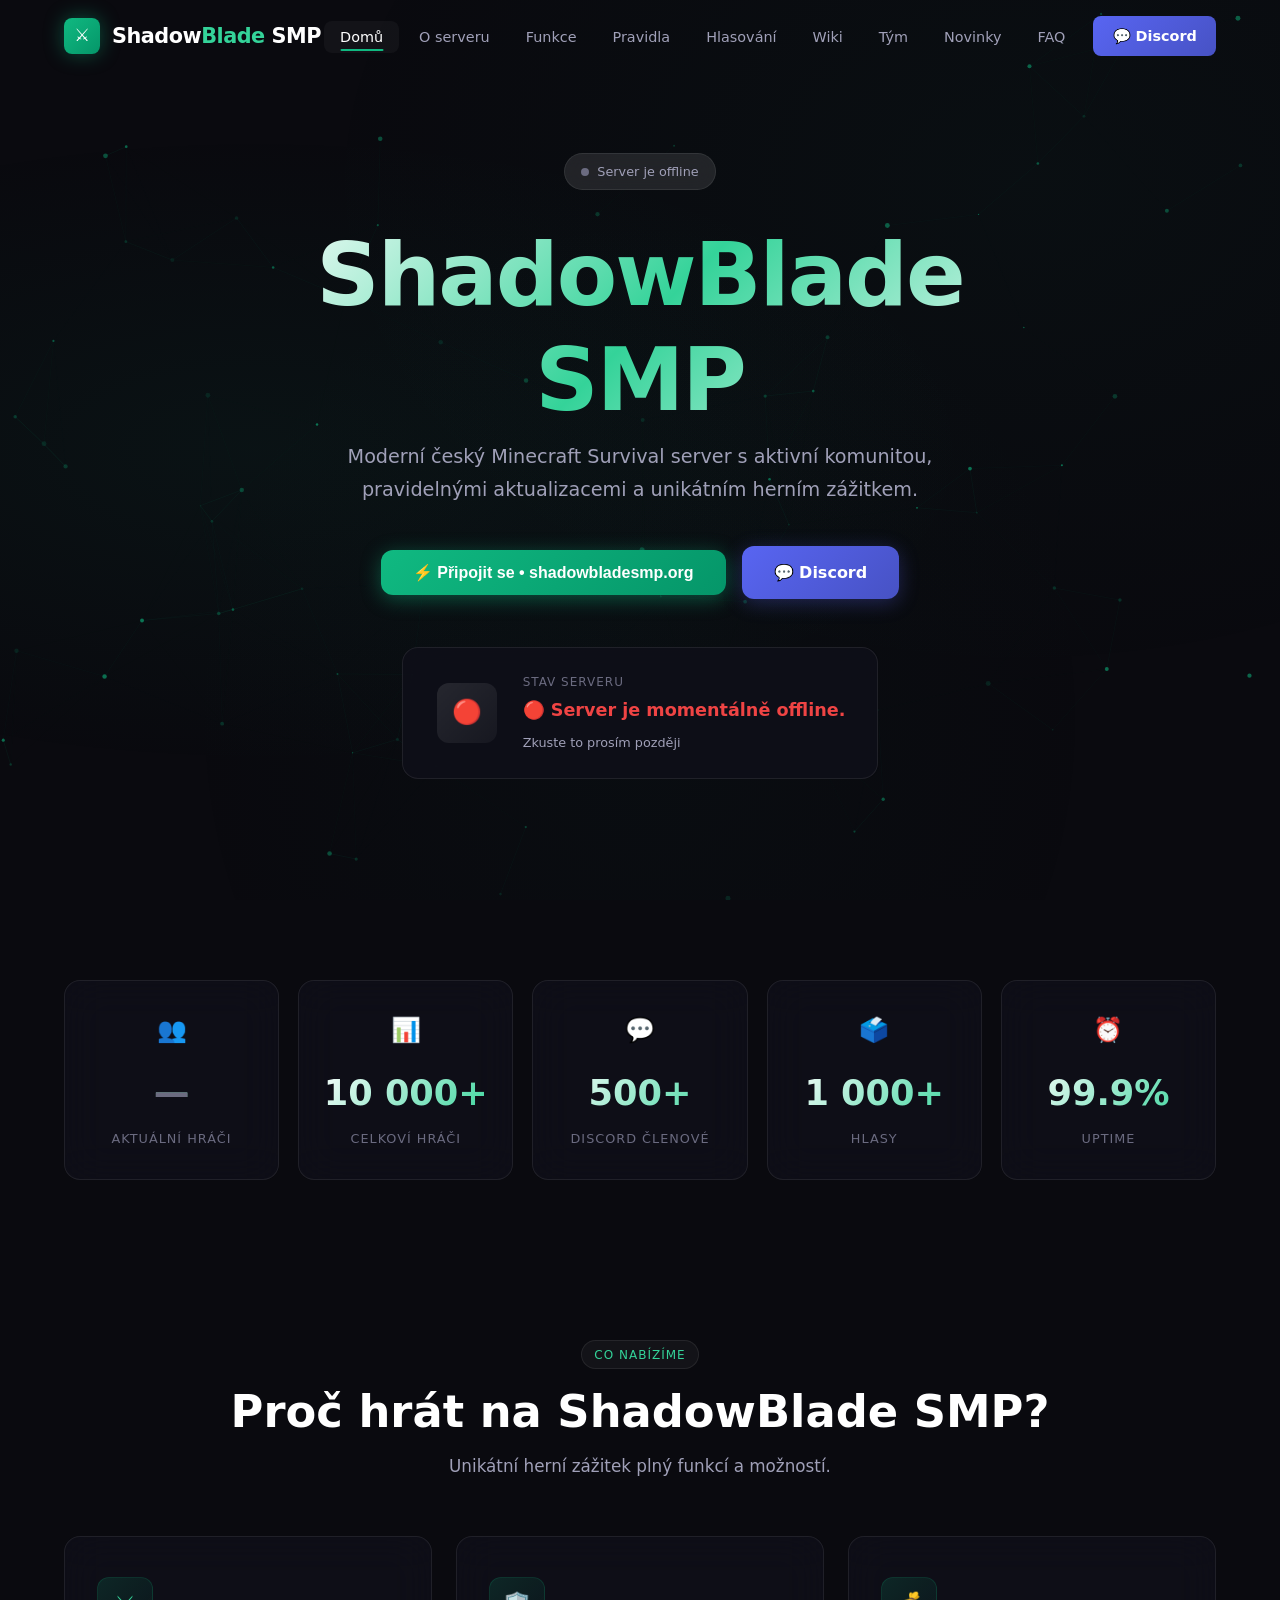
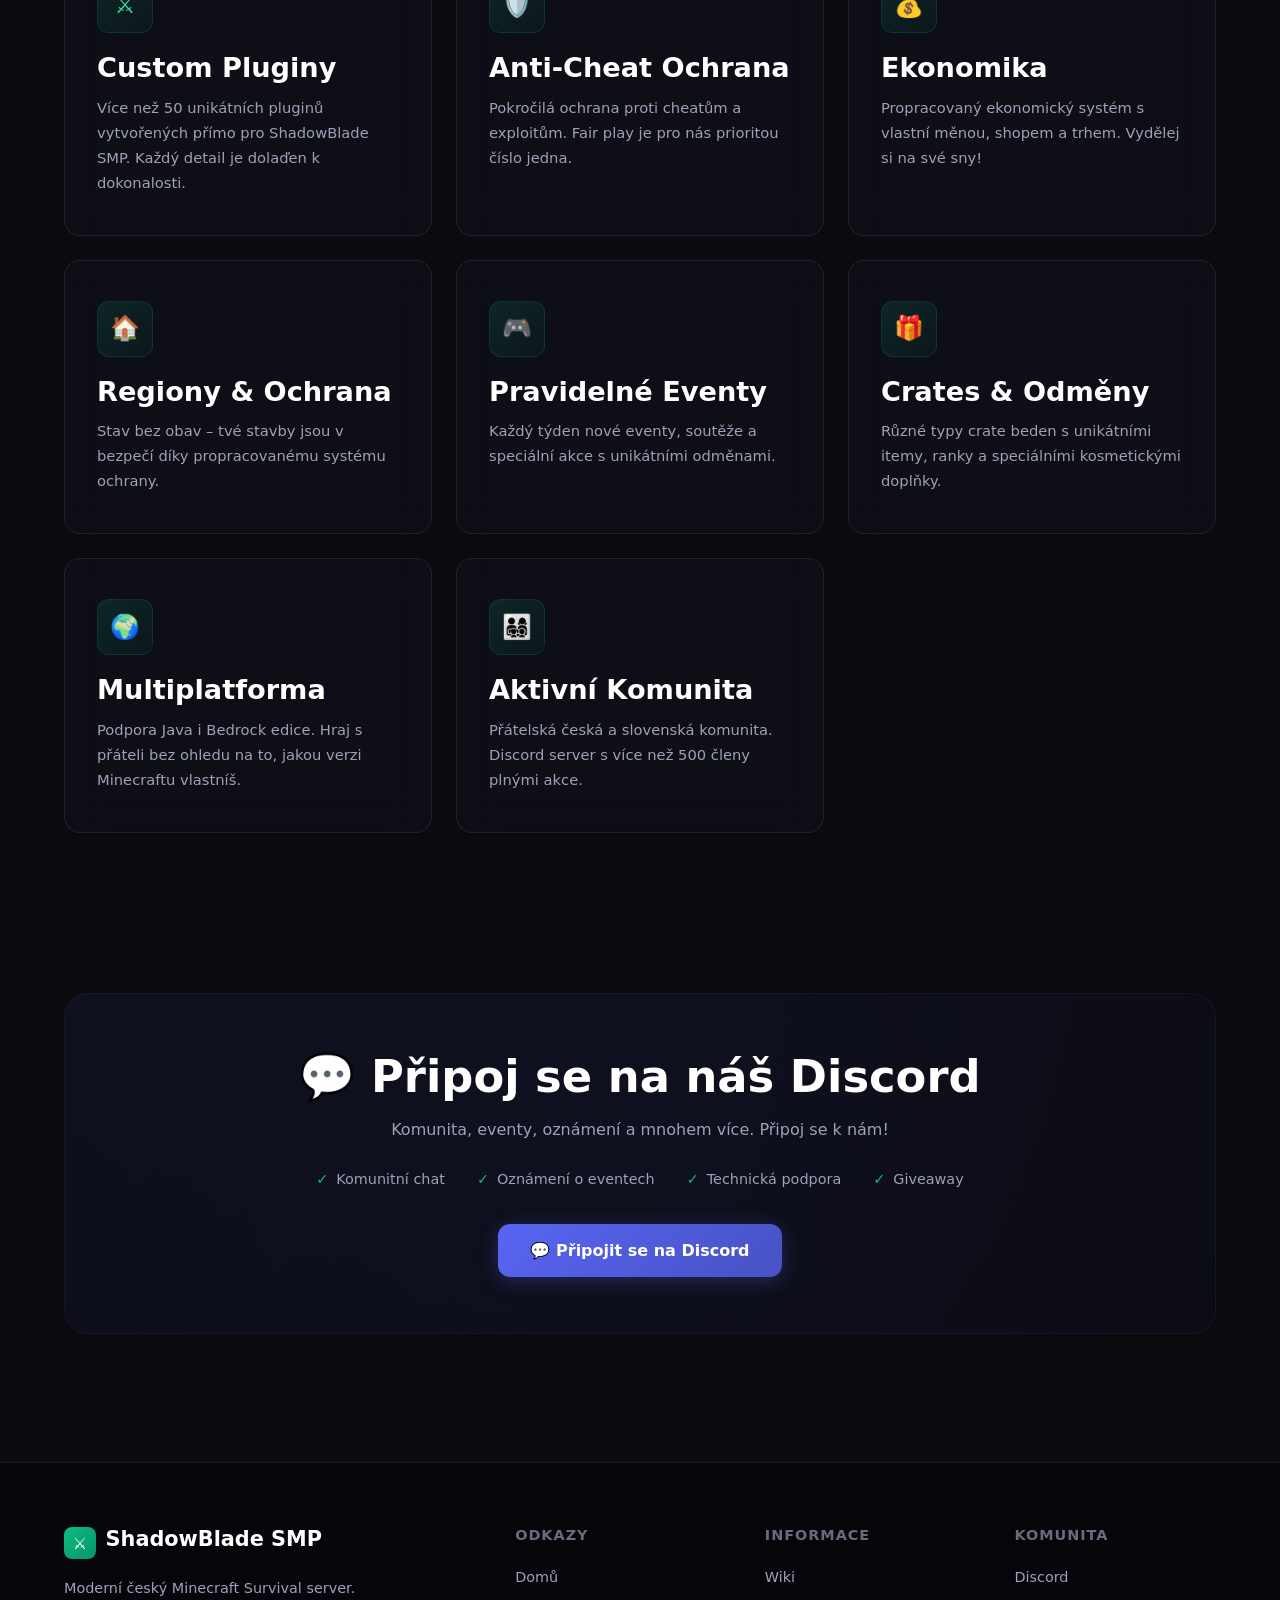
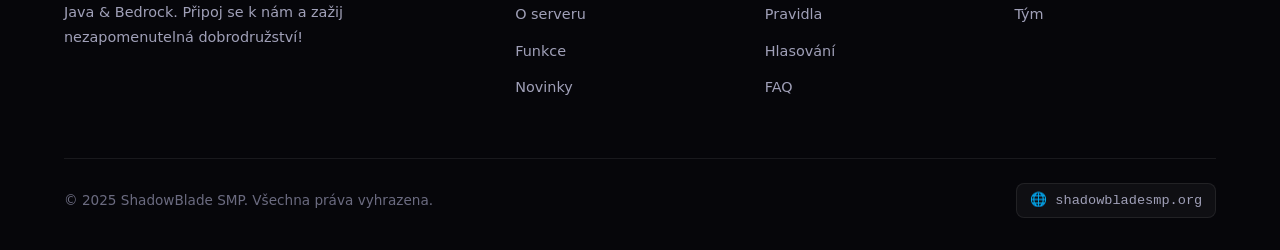
==== index.html @ 48243d37 "Add files via upload" ====
<!DOCTYPE html>
<html lang="cs">
<head>
    <meta charset="UTF-8">
    <meta name="viewport" content="width=device-width, initial-scale=1.0">
    <meta name="description" content="ShadowBlade SMP - Moderní český Minecraft Survival server s aktivní komunitou. Java & Bedrock. Připoj se nyní!">
    <meta name="keywords" content="Minecraft, server, ShadowBlade, SMP, survival, český server, Minecraft server">
    <meta name="author" content="ShadowBlade SMP">
    <meta name="robots" content="index, follow">
    
    <!-- Open Graph -->
    <meta property="og:title" content="ShadowBlade SMP | Minecraft Server">
    <meta property="og:description" content="Moderní český Minecraft Survival server s aktivní komunitou.">
    <meta property="og:type" content="website">
    <meta property="og:url" content="https://shadowbladesmp.org">
    <meta property="og:image" content="https://shadowbladesmp.org/assets/images/og-image.svg">
    <meta property="og:locale" content="cs_CZ">
    
    <!-- Twitter Card -->
    <meta name="twitter:card" content="summary_large_image">
    <meta name="twitter:title" content="ShadowBlade SMP | Minecraft Server">
    <meta name="twitter:description" content="Moderní český Minecraft Survival server s aktivní komunitou.">
    <meta name="theme-color" content="#0a0a0f">
    
    <!-- Canonical -->
    <link rel="canonical" href="https://shadowbladesmp.org">
    <link rel="icon" type="image/svg+xml" href="data:image/svg+xml,%3Csvg xmlns='http://www.w3.org/2000/svg' viewBox='0 0 32 32'%3E%3Crect width='32' height='32' rx='6' fill='%2310b981'/%3E%3Ctext x='16' y='22' font-size='20' text-anchor='middle' fill='white'%3E⚔%3C/text%3E%3C/svg%3E">
    <link rel="icon" type="image/png" href="data:image/svg+xml,%3Csvg xmlns='http://www.w3.org/2000/svg' viewBox='0 0 32 32'%3E%3Crect width='32' height='32' rx='6' fill='%2310b981'/%3E%3Ctext x='16' y='22' font-size='20' text-anchor='middle' fill='white'%3E⚔%3C/text%3E%3C/svg%3E">
    
    <title>ShadowBlade SMP | Moderní Minecraft Survival Server</title>
    <link rel="stylesheet" href="styles/style.css">
</head>
<body>
    <!-- Scroll Progress Bar -->
    <div class="scroll-progress"></div>

    <!-- Mouse Glow -->
    <div id="mouse-glow"></div>

    <!-- Intro Overlay Animation -->
    <div class="intro-overlay" id="intro-overlay">
        <div class="intro-particles"></div>
        <div class="intro-sword">⚔️</div>
        <div class="intro-text">
            <div class="intro-title">ShadowBlade SMP</div>
            <div class="intro-sub">Minecraft Survival Server</div>
        </div>
    </div>

    <!-- Particle Canvas -->
    <canvas id="particles-canvas"></canvas>

    <!-- Navigation -->
    <nav>
        <div class="container">
            <a href="index.html" class="nav-logo">
                <div class="logo-icon">⚔️</div>
                <div class="logo-text">Shadow<span>Blade</span> SMP</div>
            </a>
            
            <button class="menu-toggle" aria-label="Menu">
                <span></span>
                <span></span>
                <span></span>
            </button>

            <ul class="nav-links">
                <li><a href="index.html" class="active">Domů</a></li>
                <li><a href="server.html">O serveru</a></li>
                <li><a href="features.html">Funkce</a></li>
                <li><a href="rules.html">Pravidla</a></li>
                <li><a href="vote.html">Hlasování</a></li>
                <li><a href="wiki.html">Wiki</a></li>
                <li><a href="team.html">Tým</a></li>
                <li><a href="news.html">Novinky</a></li>
                <li><a href="faq.html">FAQ</a></li>
                <li><a href="https://dsc.gg/shadowbladesmp" target="_blank" rel="noopener" class="discord-link">💬 Discord</a></li>
            </ul>
        </div>
    </nav>

    <!-- Hero Section -->
    <section class="hero">
        <div class="container">
            <div class="hero-content">
                <div class="hero-badge">
                    <span class="status-dot"></span>
                    <span class="status-text">Načítám stav serveru...</span>
                </div>

                <h1>ShadowBlade SMP</h1>
                <p class="hero-subtitle">
                    Moderní český Minecraft Survival server s aktivní komunitou, 
                    pravidelnými aktualizacemi a unikátním herním zážitkem.
                </p>

                <div class="hero-actions">
                    <button class="btn btn-primary btn-copy copy-ip" data-ip="shadowbladesmp.org">
                        ⚡ Připojit se • shadowbladesmp.org
                    </button>
                    <a href="https://dsc.gg/shadowbladesmp" target="_blank" rel="noopener" class="btn btn-discord">
                        💬 Discord
                    </a>
                </div>

                <!-- Server Status -->
                <div class="server-status-card">
                    <div class="status-icon-box">
                        <div class="status-icon">
                            🔄
                        </div>
                        <img class="server-favicon" src="" alt="Server icon" style="display:none;">
                    </div>
                    <div class="status-info">
                        <div class="status-label">Stav serveru</div>
                        <div class="status-value">Načítám...</div>
                        <div class="status-motd"></div>
                        <div class="status-details">
                            <span>Hráči: <strong>?</strong></span>
                            <span>Verze: <strong>?</strong></span>
                            <span>Ping: <strong>?</strong></span>
                        </div>
                    </div>
                </div>
            </div>
        </div>
    </section>

    <!-- Stats Section -->
    <section class="section">
        <div class="container">
            <div class="stats-grid">
                <div class="stat-card fade-in">
                    <span class="stat-icon">👥</span>
                    <div class="stat-number loading" data-stat="online-players">—</div>
                    <div class="stat-label">Aktuální hráči</div>
                </div>
                <div class="stat-card fade-in delay-1">
                    <span class="stat-icon">📊</span>
                    <div class="stat-number">10 000+</div>
                    <div class="stat-label">Celkoví hráči</div>
                </div>
                <div class="stat-card fade-in delay-2">
                    <span class="stat-icon">💬</span>
                    <div class="stat-number">500+</div>
                    <div class="stat-label">Discord členové</div>
                </div>
                <div class="stat-card fade-in delay-3">
                    <span class="stat-icon">🗳️</span>
                    <div class="stat-number">1 000+</div>
                    <div class="stat-label">Hlasy</div>
                </div>
                <div class="stat-card fade-in delay-4">
                    <span class="stat-icon">⏰</span>
                    <div class="stat-number">99.9%</div>
                    <div class="stat-label">Uptime</div>
                </div>
            </div>
        </div>
    </section>

    <!-- Features Section -->
    <section class="section">
        <div class="container">
            <div class="section-header fade-in">
                <span class="section-tag">Co nabízíme</span>
                <h2>Proč hrát na ShadowBlade SMP?</h2>
                <p>Unikátní herní zážitek plný funkcí a možností.</p>
            </div>

            <div class="features-grid">
                <div class="feature-card fade-in">
                    <div class="feature-icon">⚔️</div>
                    <h3>Custom Pluginy</h3>
                    <p>Více než 50 unikátních pluginů vytvořených přímo pro ShadowBlade SMP. Každý detail je dolaďen k dokonalosti.</p>
                </div>
                <div class="feature-card fade-in delay-1">
                    <div class="feature-icon">🛡️</div>
                    <h3>Anti-Cheat Ochrana</h3>
                    <p>Pokročilá ochrana proti cheatům a exploitům. Fair play je pro nás prioritou číslo jedna.</p>
                </div>
                <div class="feature-card fade-in delay-2">
                    <div class="feature-icon">💰</div>
                    <h3>Ekonomika</h3>
                    <p>Propracovaný ekonomický systém s vlastní měnou, shopem a trhem. Vydělej si na své sny!</p>
                </div>
                <div class="feature-card fade-in delay-3">
                    <div class="feature-icon">🏠</div>
                    <h3>Regiony & Ochrana</h3>
                    <p>Stav bez obav – tvé stavby jsou v bezpečí díky propracovanému systému ochrany.</p>
                </div>
                <div class="feature-card fade-in delay-4">
                    <div class="feature-icon">🎮</div>
                    <h3>Pravidelné Eventy</h3>
                    <p>Každý týden nové eventy, soutěže a speciální akce s unikátními odměnami.</p>
                </div>
                <div class="feature-card fade-in delay-5">
                    <div class="feature-icon">🎁</div>
                    <h3>Crates & Odměny</h3>
                    <p>Různé typy crate beden s unikátními itemy, ranky a speciálními kosmetickými doplňky.</p>
                </div>
                <div class="feature-card fade-in delay-6">
                    <div class="feature-icon">🌍</div>
                    <h3>Multiplatforma</h3>
                    <p>Podpora Java i Bedrock edice. Hraj s přáteli bez ohledu na to, jakou verzi Minecraftu vlastníš.</p>
                </div>
                <div class="feature-card fade-in">
                    <div class="feature-icon">👨‍👩‍👧‍👦</div>
                    <h3>Aktivní Komunita</h3>
                    <p>Přátelská česká a slovenská komunita. Discord server s více než 500 členy plnými akce.</p>
                </div>
            </div>
        </div>
    </section>

    <!-- Discord Section -->
    <section class="section">
        <div class="container">
            <div class="discord-section fade-in-scale">
                <h2>💬 Připoj se na náš Discord</h2>
                <p>Komunita, eventy, oznámení a mnohem více. Připoj se k nám!</p>
                
                <div class="discord-features">
                    <span><span class="check">✓</span> Komunitní chat</span>
                    <span><span class="check">✓</span> Oznámení o eventech</span>
                    <span><span class="check">✓</span> Technická podpora</span>
                    <span><span class="check">✓</span> Giveaway</span>
                </div>

                <a href="https://dsc.gg/shadowbladesmp" target="_blank" rel="noopener" class="btn btn-discord">
                    💬 Připojit se na Discord
                </a>
            </div>
        </div>
    </section>

    <!-- Footer -->
    <footer>
        <div class="container">
            <div class="footer-grid">
                <div class="footer-brand">
                    <div class="footer-logo">
                        <div class="logo-icon">⚔️</div>
                        <h3>ShadowBlade SMP</h3>
                    </div>
                    <p>Moderní český Minecraft Survival server. Java & Bedrock. Připoj se k nám a zažij nezapomenutelná dobrodružství!</p>
                </div>
                
                <div class="footer-links">
                    <h4>Odkazy</h4>
                    <ul>
                        <li><a href="index.html">Domů</a></li>
                        <li><a href="server.html">O serveru</a></li>
                        <li><a href="features.html">Funkce</a></li>
                        <li><a href="news.html">Novinky</a></li>
                    </ul>
                </div>

                <div class="footer-links">
                    <h4>Informace</h4>
                    <ul>
                        <li><a href="wiki.html">Wiki</a></li>
                        <li><a href="rules.html">Pravidla</a></li>
                        <li><a href="vote.html">Hlasování</a></li>
                        <li><a href="faq.html">FAQ</a></li>
                    </ul>
                </div>

                <div class="footer-links">
                    <h4>Komunita</h4>
                    <ul>
                        <li><a href="https://dsc.gg/shadowbladesmp" target="_blank" rel="noopener">Discord</a></li>
                        <li><a href="team.html">Tým</a></li>
                    </ul>
                </div>
            </div>

            <div class="footer-bottom">
                <p>&copy; 2025 ShadowBlade SMP. Všechna práva vyhrazena.</p>
                <span class="footer-ip copy-ip" data-ip="shadowbladesmp.org">
                    🌐 shadowbladesmp.org
                </span>
            </div>
        </div>
    </footer>

    <!-- Back to Top -->
    <button class="back-to-top" aria-label="Zpět nahoru">↑</button>

    <!-- Scripts -->
    <script src="scripts/main.js"></script>
    <script src="scripts/server-status.js"></script>
</body>
</html>
---- styles/style.css ----
@charset "UTF-8";

/* ============================================
   ShadowBlade SMP - Hlavní CSS
   Moderní Minecraft Server Web Design
   ============================================ */

/* --- CSS Variables --- */
:root {
  --primary: #10b981;
  --primary-dark: #059669;
  --primary-light: #34d399;
  --primary-glow: rgba(16, 185, 129, 0.4);
  --primary-glow-strong: rgba(16, 185, 129, 0.6);
  
  --bg-dark: #0a0a0f;
  --bg-darker: #06060a;
  --bg-card: rgba(15, 15, 25, 0.8);
  --bg-glass: rgba(255, 255, 255, 0.04);
  --bg-glass-hover: rgba(255, 255, 255, 0.08);
  --bg-glass-strong: rgba(255, 255, 255, 0.1);
  
  --text-primary: #ffffff;
  --text-secondary: #a0a0b8;
  --text-muted: #6b6b80;
  
  --border-glass: rgba(255, 255, 255, 0.08);
  --border-glass-hover: rgba(16, 185, 129, 0.3);
  
  --shadow-card: 0 8px 32px rgba(0, 0, 0, 0.4);
  --shadow-glow: 0 0 20px var(--primary-glow);
  --shadow-glow-strong: 0 0 40px var(--primary-glow-strong);
  
  --radius-sm: 8px;
  --radius-md: 12px;
  --radius-lg: 16px;
  --radius-xl: 24px;
  --radius-full: 9999px;
  
  --transition-fast: 0.2s cubic-bezier(0.4, 0, 0.2, 1);
  --transition-normal: 0.3s cubic-bezier(0.4, 0, 0.2, 1);
  --transition-slow: 0.5s cubic-bezier(0.4, 0, 0.2, 1);
  --transition-bounce: 0.5s cubic-bezier(0.34, 1.56, 0.64, 1);
  
  --font-primary: 'Segoe UI', system-ui, -apple-system, sans-serif;
  --font-mono: 'Cascadia Code', 'JetBrains Mono', 'Fira Code', monospace;
  --font-minecraft: 'Minecraft', 'Segoe UI', system-ui, sans-serif;
}

/* --- Reset & Base --- */
*, *::before, *::after {
  margin: 0;
  padding: 0;
  box-sizing: border-box;
}

html {
  scroll-behavior: smooth;
  font-size: 16px;
}

body {
  font-family: var(--font-primary);
  background: var(--bg-dark);
  color: var(--text-primary);
  line-height: 1.7;
  min-height: 100vh;
  overflow-x: hidden;
  -webkit-font-smoothing: antialiased;
  -moz-osx-font-smoothing: grayscale;
  text-rendering: optimizeLegibility;
}

/* --- Background Effects --- */
body::before {
  content: '';
  position: fixed;
  top: 0;
  left: 0;
  width: 100%;
  height: 100%;
  background: 
    radial-gradient(ellipse at 20% 50%, rgba(16, 185, 129, 0.05) 0%, transparent 50%),
    radial-gradient(ellipse at 80% 20%, rgba(16, 185, 129, 0.03) 0%, transparent 50%),
    radial-gradient(ellipse at 50% 80%, rgba(6, 78, 59, 0.05) 0%, transparent 50%);
  pointer-events: none;
  z-index: 0;
}

/* --- Particle Background Canvas --- */
#particles-canvas {
  position: fixed;
  top: 0;
  left: 0;
  width: 100%;
  height: 100%;
  pointer-events: none;
  z-index: 0;
}

/* --- Scrollbar --- */
::-webkit-scrollbar {
  width: 8px;
}

::-webkit-scrollbar-track {
  background: var(--bg-darker);
}

::-webkit-scrollbar-thumb {
  background: var(--primary-dark);
  border-radius: var(--radius-full);
}

::-webkit-scrollbar-thumb:hover {
  background: var(--primary);
}

/* --- Selection --- */
::selection {
  background: var(--primary);
  color: #000;
}

/* --- Typography --- */
h1, h2, h3, h4, h5, h6 {
  font-weight: 700;
  line-height: 1.2;
}

h1 { font-size: clamp(2.5rem, 6vw, 4rem); }
h2 { font-size: clamp(2rem, 4vw, 2.8rem); }
h3 { font-size: clamp(1.3rem, 2.5vw, 1.7rem); }
h4 { font-size: 1.2rem; }

a {
  color: var(--primary-light);
  text-decoration: none;
  transition: var(--transition-fast);
}

a:hover {
  color: var(--primary);
}

/* --- Container --- */
.container {
  width: 100%;
  max-width: 1200px;
  margin: 0 auto;
  padding: 0 1.5rem;
  position: relative;
  z-index: 1;
}

/* --- Navigation --- */
nav {
  position: fixed;
  top: 0;
  left: 0;
  width: 100%;
  z-index: 1000;
  padding: 1rem 0;
  transition: var(--transition-normal);
}

nav.scrolled {
  background: rgba(10, 10, 15, 0.95);
  backdrop-filter: blur(20px) saturate(1.5);
  -webkit-backdrop-filter: blur(20px) saturate(1.5);
  border-bottom: 1px solid var(--border-glass);
  padding: 0.6rem 0;
}

nav .container {
  display: flex;
  align-items: center;
  justify-content: space-between;
}

.nav-logo {
  display: flex;
  align-items: center;
  gap: 0.75rem;
  font-size: 1.3rem;
  font-weight: 800;
  color: var(--text-primary);
  text-decoration: none;
  letter-spacing: -0.5px;
}

.nav-logo .logo-icon {
  width: 36px;
  height: 36px;
  background: linear-gradient(135deg, var(--primary), var(--primary-dark));
  border-radius: var(--radius-sm);
  display: flex;
  align-items: center;
  justify-content: center;
  font-size: 1.1rem;
  box-shadow: var(--shadow-glow);
  animation: logoPulse 3s ease-in-out infinite;
}

@keyframes logoPulse {
  0%, 100% { box-shadow: var(--shadow-glow); }
  50% { box-shadow: 0 0 30px var(--primary-glow-strong); }
}

.nav-logo .logo-text span {
  color: var(--primary-light);
}

.nav-links {
  display: flex;
  align-items: center;
  gap: 0.25rem;
  list-style: none;
}

.nav-links a {
  padding: 0.5rem 1rem;
  border-radius: var(--radius-sm);
  color: var(--text-secondary);
  font-size: 0.9rem;
  font-weight: 500;
  transition: var(--transition-normal);
  position: relative;
  text-decoration: none;
}

.nav-links a::after {
  content: '';
  position: absolute;
  bottom: 2px;
  left: 50%;
  transform: translateX(-50%) scaleX(0);
  width: calc(100% - 2rem);
  height: 2px;
  background: var(--primary);
  border-radius: var(--radius-full);
  transition: var(--transition-normal);
}

.nav-links a:hover,
.nav-links a.active {
  color: var(--text-primary);
  background: var(--bg-glass);
}

.nav-links a:hover::after,
.nav-links a.active::after {
  transform: translateX(-50%) scaleX(1);
}

.nav-links .discord-link {
  background: linear-gradient(135deg, #5865F2, #4752C4);
  color: white !important;
  padding: 0.5rem 1.2rem;
  border-radius: var(--radius-sm);
  font-weight: 600;
  display: flex;
  align-items: center;
  gap: 0.5rem;
  transition: var(--transition-normal);
  margin-left: 0.5rem;
}

.nav-links .discord-link::after { display: none; }

.nav-links .discord-link:hover {
  transform: translateY(-1px);
  box-shadow: 0 4px 15px rgba(88, 101, 242, 0.4);
}

/* --- Mobile Menu Toggle --- */
.menu-toggle {
  display: none;
  flex-direction: column;
  gap: 5px;
  cursor: pointer;
  padding: 4px;
  background: none;
  border: none;
  z-index: 1001;
}

.menu-toggle span {
  width: 24px;
  height: 2px;
  background: var(--text-primary);
  border-radius: var(--radius-full);
  transition: var(--transition-normal);
}

.menu-toggle.active span:nth-child(1) {
  transform: rotate(45deg) translate(5px, 5px);
}

.menu-toggle.active span:nth-child(2) {
  opacity: 0;
  transform: translateX(-10px);
}

.menu-toggle.active span:nth-child(3) {
  transform: rotate(-45deg) translate(5px, -5px);
}

/* --- Hero Section --- */
.hero {
  min-height: 100vh;
  display: flex;
  align-items: center;
  justify-content: center;
  position: relative;
  overflow: hidden;
  padding: 6rem 0 4rem;
  text-align: center;
}

.hero-content {
  max-width: 800px;
  margin: 0 auto;
  position: relative;
  z-index: 2;
}

.hero-badge {
  display: inline-flex;
  align-items: center;
  gap: 0.5rem;
  padding: 0.4rem 1rem;
  background: var(--bg-glass-strong);
  border: 1px solid var(--border-glass);
  border-radius: var(--radius-full);
  font-size: 0.8rem;
  color: var(--text-secondary);
  margin-bottom: 2rem;
  backdrop-filter: blur(10px);
}

.hero-badge .status-dot {
  width: 8px;
  height: 8px;
  border-radius: 50%;
  background: var(--text-muted);
  animation: blink 2s ease-in-out infinite;
}

.hero-badge .status-dot.online {
  background: var(--primary);
  box-shadow: 0 0 8px var(--primary-glow);
}

@keyframes blink {
  0%, 100% { opacity: 1; }
  50% { opacity: 0.5; }
}

.hero h1 {
  font-size: clamp(3rem, 8vw, 5.5rem);
  font-weight: 900;
  letter-spacing: -2px;
  margin-bottom: 0.5rem;
  background: linear-gradient(135deg, #ffffff 0%, var(--primary-light) 50%, #ffffff 100%);
  -webkit-background-clip: text;
  -webkit-text-fill-color: transparent;
  background-clip: text;
  animation: heroGlow 4s ease-in-out infinite;
}

@keyframes heroGlow {
  0%, 100% { filter: brightness(1); }
  50% { filter: brightness(1.2); }
}

.hero-subtitle {
  font-size: 1.2rem;
  color: var(--text-secondary);
  max-width: 600px;
  margin: 0 auto 2.5rem;
  line-height: 1.7;
}

.hero-actions {
  display: flex;
  align-items: center;
  justify-content: center;
  gap: 1rem;
  flex-wrap: wrap;
  margin-bottom: 3rem;
}

/* --- Buttons --- */
.btn {
  display: inline-flex;
  align-items: center;
  gap: 0.6rem;
  padding: 0.8rem 2rem;
  border-radius: var(--radius-md);
  font-size: 1rem;
  font-weight: 600;
  cursor: pointer;
  transition: var(--transition-normal);
  border: none;
  text-decoration: none;
  position: relative;
  overflow: hidden;
}

.btn::before {
  content: '';
  position: absolute;
  inset: 0;
  background: linear-gradient(135deg, rgba(255,255,255,0.1), transparent);
  opacity: 0;
  transition: var(--transition-normal);
}

.btn:hover::before {
  opacity: 1;
}

.btn-primary {
  background: linear-gradient(135deg, var(--primary), var(--primary-dark));
  color: white;
  box-shadow: 0 4px 20px var(--primary-glow);
}

.btn-primary:hover {
  transform: translateY(-2px);
  box-shadow: 0 8px 30px var(--primary-glow-strong);
  color: white;
}

.btn-primary:active {
  transform: translateY(0);
}

.btn-secondary {
  background: var(--bg-glass-strong);
  color: var(--text-primary);
  border: 1px solid var(--border-glass);
  backdrop-filter: blur(10px);
}

.btn-secondary:hover {
  background: var(--bg-glass-hover);
  border-color: var(--border-glass-hover);
  transform: translateY(-2px);
  color: var(--text-primary);
}

.btn-discord {
  background: linear-gradient(135deg, #5865F2, #4752C4);
  color: white;
  box-shadow: 0 4px 20px rgba(88, 101, 242, 0.3);
}

.btn-discord:hover {
  transform: translateY(-2px);
  box-shadow: 0 8px 30px rgba(88, 101, 242, 0.5);
  color: white;
}

.btn-copy {
  position: relative;
}

.btn-copy.copied::after {
  content: '✓ Zkopírováno!';
  position: absolute;
  top: -40px;
  left: 50%;
  transform: translateX(-50%);
  background: var(--primary-dark);
  color: white;
  padding: 0.3rem 0.8rem;
  border-radius: var(--radius-sm);
  font-size: 0.8rem;
  white-space: nowrap;
  animation: copyPop 1.5s ease forwards;
}

@keyframes copyPop {
  0% { opacity: 0; transform: translateX(-50%) translateY(10px); }
  20% { opacity: 1; transform: translateX(-50%) translateY(0); }
  80% { opacity: 1; transform: translateX(-50%) translateY(0); }
  100% { opacity: 0; transform: translateX(-50%) translateY(-10px); }
}

.btn-sm {
  padding: 0.5rem 1.2rem;
  font-size: 0.85rem;
}

/* --- Server Status Card --- */
.server-status-card {
  background: var(--bg-card);
  border: 1px solid var(--border-glass);
  border-radius: var(--radius-lg);
  padding: 1.5rem 2rem;
  backdrop-filter: blur(20px);
  -webkit-backdrop-filter: blur(20px);
  display: inline-flex;
  align-items: center;
  gap: 1.5rem;
  max-width: 540px;
  margin: 0 auto;
  transition: var(--transition-normal);
}

.server-status-card:hover {
  border-color: var(--border-glass-hover);
  box-shadow: var(--shadow-card);
}

.server-status-card .status-icon-box {
  position: relative;
  width: 64px;
  height: 64px;
  flex-shrink: 0;
  display: flex;
  align-items: center;
  justify-content: center;
}

.server-status-card .status-icon {
  width: 60px;
  height: 60px;
  border-radius: var(--radius-md);
  background: linear-gradient(135deg, var(--bg-glass-strong), var(--bg-glass));
  display: flex;
  align-items: center;
  justify-content: center;
  font-size: 1.5rem;
  flex-shrink: 0;
}

.server-status-card .status-icon.online {
  color: var(--primary);
}

.server-status-card .status-icon.offline {
  color: #ef4444;
}

.server-status-card .server-favicon {
  width: 64px;
  height: 64px;
  border-radius: var(--radius-md);
  object-fit: contain;
  background: var(--bg-darker);
  box-shadow: 0 0 15px var(--primary-glow);
  animation: faviconPulse 3s ease-in-out infinite;
}

@keyframes faviconPulse {
  0%, 100% { box-shadow: 0 0 10px var(--primary-glow); }
  50% { box-shadow: 0 0 20px var(--primary-glow-strong); }
}

.server-status-card .status-info {
  text-align: left;
  flex: 1;
  min-width: 0;
}

.server-status-card .status-label {
  font-size: 0.75rem;
  text-transform: uppercase;
  letter-spacing: 1px;
  color: var(--text-muted);
  margin-bottom: 0.2rem;
}

.server-status-card .status-value {
  font-size: 1.1rem;
  font-weight: 600;
  color: var(--text-primary);
}

.server-status-card .status-motd {
  display: none;
  margin-top: 0.4rem;
  padding: 0.3rem 0.6rem;
  background: rgba(0, 0, 0, 0.2);
  border-radius: var(--radius-sm);
  border-left: 2px solid var(--primary);
  line-height: 1.4;
}

.server-status-card .status-motd .motd-line {
  display: block;
  font-size: 0.8rem;
  color: var(--text-secondary);
  font-family: var(--font-minecraft, var(--font-primary));
  letter-spacing: 0.3px;
}

.server-status-card .status-details {
  display: flex;
  gap: 1rem;
  margin-top: 0.4rem;
  flex-wrap: wrap;
}

.server-status-card .status-details span {
  font-size: 0.8rem;
  color: var(--text-secondary);
}

.server-status-card .status-details strong {
  color: var(--text-primary);
}

/* --- Section --- */
.section {
  padding: 5rem 0;
  position: relative;
}

.section-header {
  text-align: center;
  margin-bottom: 3.5rem;
}

.section-header h2 {
  margin-bottom: 0.8rem;
}

.section-header p {
  color: var(--text-secondary);
  max-width: 550px;
  margin: 0 auto;
  font-size: 1.05rem;
}

.section-tag {
  display: inline-block;
  padding: 0.2rem 0.8rem;
  background: var(--bg-glass);
  border: 1px solid var(--border-glass);
  border-radius: var(--radius-full);
  font-size: 0.75rem;
  color: var(--primary-light);
  text-transform: uppercase;
  letter-spacing: 1px;
  margin-bottom: 1rem;
}

/* --- Cards Grid --- */
.cards-grid {
  display: grid;
  grid-template-columns: repeat(auto-fit, minmax(280px, 1fr));
  gap: 1.5rem;
}

.card {
  background: var(--bg-card);
  border: 1px solid var(--border-glass);
  border-radius: var(--radius-lg);
  padding: 2rem;
  backdrop-filter: blur(20px);
  -webkit-backdrop-filter: blur(20px);
  transition: var(--transition-normal);
  position: relative;
  overflow: hidden;
}

.card::before {
  content: '';
  position: absolute;
  top: 0;
  left: 0;
  right: 0;
  height: 2px;
  background: linear-gradient(90deg, transparent, var(--primary), transparent);
  opacity: 0;
  transition: var(--transition-normal);
}

.card:hover::before {
  opacity: 1;
}

.card:hover {
  border-color: var(--border-glass-hover);
  transform: translateY(-4px);
  box-shadow: 0 12px 40px rgba(0, 0, 0, 0.3);
}

.card-icon {
  width: 48px;
  height: 48px;
  border-radius: var(--radius-md);
  background: linear-gradient(135deg, var(--bg-glass-strong), var(--bg-glass));
  display: flex;
  align-items: center;
  justify-content: center;
  font-size: 1.3rem;
  margin-bottom: 1.2rem;
  color: var(--primary-light);
}

.card h3 {
  margin-bottom: 0.6rem;
  font-size: 1.15rem;
}

.card p {
  color: var(--text-secondary);
  font-size: 0.92rem;
  line-height: 1.6;
}

/* --- Stats Section --- */
.stats-grid {
  display: grid;
  grid-template-columns: repeat(auto-fit, minmax(180px, 1fr));
  gap: 1.2rem;
}

.stat-card {
  background: var(--bg-card);
  border: 1px solid var(--border-glass);
  border-radius: var(--radius-lg);
  padding: 1.8rem 1.5rem;
  text-align: center;
  backdrop-filter: blur(20px);
  -webkit-backdrop-filter: blur(20px);
  transition: var(--transition-normal);
}

.stat-card:hover {
  border-color: var(--border-glass-hover);
  transform: translateY(-3px);
  box-shadow: var(--shadow-card);
}

.stat-card .stat-number {
  font-size: 2.2rem;
  font-weight: 800;
  background: linear-gradient(135deg, var(--text-primary), var(--primary-light));
  -webkit-background-clip: text;
  -webkit-text-fill-color: transparent;
  background-clip: text;
  margin-bottom: 0.3rem;
}

.stat-card .stat-number.loading {
  -webkit-text-fill-color: var(--text-muted);
  animation: pulse 1.5s ease-in-out infinite;
}

@keyframes pulse {
  0%, 100% { opacity: 0.4; }
  50% { opacity: 0.8; }
}

.stat-card .stat-label {
  font-size: 0.8rem;
  color: var(--text-muted);
  text-transform: uppercase;
  letter-spacing: 1px;
}

.stat-card .stat-icon {
  font-size: 1.5rem;
  margin-bottom: 0.8rem;
  display: block;
}

/* --- Features Section --- */
.features-grid {
  display: grid;
  grid-template-columns: repeat(auto-fit, minmax(300px, 1fr));
  gap: 1.5rem;
}

.feature-card {
  background: var(--bg-card);
  border: 1px solid var(--border-glass);
  border-radius: var(--radius-lg);
  padding: 2.5rem 2rem;
  backdrop-filter: blur(20px);
  -webkit-backdrop-filter: blur(20px);
  transition: var(--transition-normal);
  position: relative;
  overflow: hidden;
}

.feature-card::after {
  content: '';
  position: absolute;
  bottom: 0;
  left: 0;
  right: 0;
  height: 3px;
  background: linear-gradient(90deg, var(--primary), var(--primary-dark));
  transform: scaleX(0);
  transform-origin: left;
  transition: var(--transition-slow);
}

.feature-card:hover::after {
  transform: scaleX(1);
}

.feature-card:hover {
  border-color: var(--border-glass-hover);
  transform: translateY(-5px);
  box-shadow: 0 16px 48px rgba(0, 0, 0, 0.4);
}

.feature-card .feature-icon {
  width: 56px;
  height: 56px;
  border-radius: var(--radius-md);
  background: linear-gradient(135deg, rgba(16, 185, 129, 0.15), rgba(16, 185, 129, 0.05));
  display: flex;
  align-items: center;
  justify-content: center;
  font-size: 1.5rem;
  margin-bottom: 1.2rem;
  border: 1px solid rgba(16, 185, 129, 0.15);
  color: var(--primary-light);
}

.feature-card h3 {
  margin-bottom: 0.6rem;
}

.feature-card p {
  color: var(--text-secondary);
  font-size: 0.92rem;
  line-height: 1.7;
}

/* --- Discord Section --- */
.discord-section {
  background: linear-gradient(135deg, rgba(88, 101, 242, 0.06), rgba(88, 101, 242, 0.02));
  border: 1px solid rgba(88, 101, 242, 0.1);
  border-radius: var(--radius-xl);
  padding: 3.5rem;
  text-align: center;
  position: relative;
  overflow: hidden;
}

.discord-section::before {
  content: '';
  position: absolute;
  top: -50%;
  left: -50%;
  width: 200%;
  height: 200%;
  background: radial-gradient(circle at center, rgba(88, 101, 242, 0.03), transparent 60%);
  animation: discordGlow 8s ease-in-out infinite;
}

@keyframes discordGlow {
  0%, 100% { transform: translate(0, 0); }
  50% { transform: translate(5%, 5%); }
}

.discord-section h2 {
  margin-bottom: 0.8rem;
  position: relative;
}

.discord-section p {
  color: var(--text-secondary);
  max-width: 500px;
  margin: 0 auto 1.5rem;
  position: relative;
}

.discord-features {
  display: flex;
  justify-content: center;
  gap: 2rem;
  flex-wrap: wrap;
  margin-bottom: 2rem;
  position: relative;
}

.discord-features span {
  display: flex;
  align-items: center;
  gap: 0.5rem;
  font-size: 0.9rem;
  color: var(--text-secondary);
}

.discord-features .check {
  color: var(--primary);
  font-weight: bold;
}

/* --- Footer --- */
footer {
  background: var(--bg-darker);
  border-top: 1px solid var(--border-glass);
  padding: 4rem 0 2rem;
  margin-top: 3rem;
}

.footer-grid {
  display: grid;
  grid-template-columns: 2fr 1fr 1fr 1fr;
  gap: 3rem;
  margin-bottom: 3rem;
}

.footer-brand h3 {
  font-size: 1.3rem;
  margin-bottom: 0.5rem;
}

.footer-brand .footer-logo {
  display: flex;
  align-items: center;
  gap: 0.6rem;
  margin-bottom: 1rem;
}

.footer-brand .footer-logo .logo-icon {
  width: 32px;
  height: 32px;
  background: linear-gradient(135deg, var(--primary), var(--primary-dark));
  border-radius: var(--radius-sm);
  display: flex;
  align-items: center;
  justify-content: center;
  font-size: 1rem;
}

.footer-brand p {
  color: var(--text-secondary);
  font-size: 0.9rem;
  max-width: 300px;
  line-height: 1.7;
}

.footer-links h4 {
  font-size: 0.9rem;
  color: var(--text-muted);
  text-transform: uppercase;
  letter-spacing: 1px;
  margin-bottom: 1.2rem;
}

.footer-links ul {
  list-style: none;
}

.footer-links ul li {
  margin-bottom: 0.6rem;
}

.footer-links ul a {
  color: var(--text-secondary);
  font-size: 0.9rem;
  transition: var(--transition-fast);
}

.footer-links ul a:hover {
  color: var(--primary-light);
}

.footer-bottom {
  border-top: 1px solid var(--border-glass);
  padding-top: 1.5rem;
  display: flex;
  justify-content: space-between;
  align-items: center;
  flex-wrap: wrap;
  gap: 1rem;
}

.footer-bottom p {
  color: var(--text-muted);
  font-size: 0.85rem;
}

.footer-bottom .footer-ip {
  display: inline-flex;
  align-items: center;
  gap: 0.5rem;
  padding: 0.3rem 0.8rem;
  background: var(--bg-glass);
  border: 1px solid var(--border-glass);
  border-radius: var(--radius-sm);
  font-family: var(--font-mono);
  font-size: 0.85rem;
  color: var(--text-secondary);
  cursor: pointer;
  transition: var(--transition-fast);
}

.footer-bottom .footer-ip:hover {
  border-color: var(--border-glass-hover);
  color: var(--text-primary);
}

/* --- Page Header --- */
.page-header {
  padding: 8rem 0 3rem;
  text-align: center;
  position: relative;
}

.page-header h1 {
  margin-bottom: 0.5rem;
}

.page-header p {
  color: var(--text-secondary);
  font-size: 1.1rem;
}

/* --- Content Pages --- */
.content-section {
  padding: 2rem 0 5rem;
}

.content-card {
  background: var(--bg-card);
  border: 1px solid var(--border-glass);
  border-radius: var(--radius-lg);
  padding: 2.5rem;
  backdrop-filter: blur(20px);
  -webkit-backdrop-filter: blur(20px);
  margin-bottom: 1.5rem;
  transition: var(--transition-normal);
}

.content-card:hover {
  border-color: var(--border-glass-hover);
}

.content-card h2 {
  margin-bottom: 1rem;
  font-size: 1.5rem;
}

.content-card h3 {
  margin-bottom: 0.8rem;
  font-size: 1.2rem;
  color: var(--primary-light);
}

.content-card p {
  color: var(--text-secondary);
  margin-bottom: 1rem;
  line-height: 1.7;
}

.content-card ul, .content-card ol {
  color: var(--text-secondary);
  margin-bottom: 1rem;
  padding-left: 1.5rem;
  line-height: 1.8;
}

.content-card li {
  margin-bottom: 0.3rem;
}

.content-card ul li::marker {
  color: var(--primary);
}

/* --- Rules --- */
.rules-category {
  margin-bottom: 2rem;
}

.rules-category h3 {
  display: flex;
  align-items: center;
  gap: 0.6rem;
  margin-bottom: 1rem;
  font-size: 1.2rem;
}

.rules-list {
  list-style: none;
  padding: 0;
}

.rules-list li {
  display: flex;
  align-items: flex-start;
  gap: 0.8rem;
  padding: 0.8rem 0;
  border-bottom: 1px solid var(--border-glass);
  color: var(--text-secondary);
}

.rules-list li:last-child {
  border-bottom: none;
}

.rules-list .rule-number {
  font-family: var(--font-mono);
  color: var(--primary-light);
  font-size: 0.85rem;
  font-weight: 600;
  min-width: 25px;
}

.rules-list .rule-text {
  flex: 1;
}

.rules-list .rule-punishment {
  font-size: 0.8rem;
  color: #ef4444;
  margin-top: 0.2rem;
}

/* --- Staff Cards --- */
.staff-grid {
  display: grid;
  grid-template-columns: repeat(auto-fit, minmax(220px, 1fr));
  gap: 1.5rem;
}

.staff-card {
  background: var(--bg-card);
  border: 1px solid var(--border-glass);
  border-radius: var(--radius-lg);
  padding: 2rem 1.5rem;
  text-align: center;
  backdrop-filter: blur(20px);
  -webkit-backdrop-filter: blur(20px);
  transition: var(--transition-normal);
}

.staff-card:hover {
  border-color: var(--border-glass-hover);
  transform: translateY(-4px);
  box-shadow: 0 12px 40px rgba(0, 0, 0, 0.3);
}

.staff-avatar {
  width: 80px;
  height: 80px;
  border-radius: 50%;
  background: linear-gradient(135deg, var(--primary), var(--primary-dark));
  margin: 0 auto 1rem;
  display: flex;
  align-items: center;
  justify-content: center;
  font-size: 2rem;
  font-weight: 700;
  color: white;
  position: relative;
}

.staff-avatar .staff-status {
  position: absolute;
  bottom: 2px;
  right: 2px;
  width: 16px;
  height: 16px;
  border-radius: 50%;
  border: 3px solid var(--bg-dark);
}

.staff-avatar .staff-status.online {
  background: var(--primary);
}

.staff-card h4 {
  margin-bottom: 0.2rem;
}

.staff-card .staff-role {
  color: var(--primary-light);
  font-size: 0.85rem;
  font-weight: 500;
  margin-bottom: 0.5rem;
}

.staff-card .staff-desc {
  color: var(--text-secondary);
  font-size: 0.85rem;
  line-height: 1.5;
}

/* --- FAQ --- */
.faq-item {
  background: var(--bg-card);
  border: 1px solid var(--border-glass);
  border-radius: var(--radius-lg);
  margin-bottom: 0.8rem;
  overflow: hidden;
  backdrop-filter: blur(20px);
  -webkit-backdrop-filter: blur(20px);
  transition: var(--transition-normal);
}

.faq-item:hover {
  border-color: var(--border-glass-hover);
}

.faq-question {
  padding: 1.2rem 1.5rem;
  display: flex;
  justify-content: space-between;
  align-items: center;
  cursor: pointer;
  font-weight: 600;
  font-size: 1rem;
  color: var(--text-primary);
  transition: var(--transition-fast);
  user-select: none;
  background: none;
  border: none;
  width: 100%;
  text-align: left;
  font-family: inherit;
}

.faq-question:hover {
  color: var(--primary-light);
}

.faq-question .faq-icon {
  font-size: 1.2rem;
  transition: var(--transition-normal);
  color: var(--text-muted);
  flex-shrink: 0;
}

.faq-item.active .faq-question .faq-icon {
  transform: rotate(180deg);
  color: var(--primary-light);
}

.faq-answer {
  max-height: 0;
  overflow: hidden;
  transition: max-height 0.4s cubic-bezier(0.4, 0, 0.2, 1), padding 0.3s ease;
  padding: 0 1.5rem;
}

.faq-item.active .faq-answer {
  max-height: 500px;
  padding: 0 1.5rem 1.5rem;
}

.faq-answer p {
  color: var(--text-secondary);
  line-height: 1.7;
}

/* --- News Grid --- */
.news-grid {
  display: grid;
  grid-template-columns: repeat(auto-fill, minmax(350px, 1fr));
  gap: 1.5rem;
}

.news-card {
  background: var(--bg-card);
  border: 1px solid var(--border-glass);
  border-radius: var(--radius-lg);
  overflow: hidden;
  backdrop-filter: blur(20px);
  -webkit-backdrop-filter: blur(20px);
  transition: var(--transition-normal);
}

.news-card:hover {
  border-color: var(--border-glass-hover);
  transform: translateY(-4px);
  box-shadow: 0 12px 40px rgba(0, 0, 0, 0.3);
}

.news-card-image {
  width: 100%;
  height: 200px;
  background: linear-gradient(135deg, var(--bg-dark), var(--bg-glass-strong));
  display: flex;
  align-items: center;
  justify-content: center;
  font-size: 3rem;
  position: relative;
  overflow: hidden;
}

.news-card-image::after {
  content: '';
  position: absolute;
  bottom: 0;
  left: 0;
  right: 0;
  height: 60px;
  background: linear-gradient(transparent, var(--bg-card));
}

.news-card-body {
  padding: 1.5rem;
}

.news-card-meta {
  display: flex;
  align-items: center;
  gap: 1rem;
  margin-bottom: 0.8rem;
  font-size: 0.8rem;
  color: var(--text-muted);
  flex-wrap: wrap;
}

.news-card-category {
  padding: 0.15rem 0.6rem;
  background: var(--bg-glass-strong);
  border: 1px solid var(--border-glass);
  border-radius: var(--radius-full);
  font-size: 0.7rem;
  text-transform: uppercase;
  letter-spacing: 0.5px;
  color: var(--primary-light);
}

.news-card h3 {
  font-size: 1.15rem;
  margin-bottom: 0.6rem;
  line-height: 1.3;
}

.news-card p {
  color: var(--text-secondary);
  font-size: 0.9rem;
  line-height: 1.6;
  display: -webkit-box;
  -webkit-line-clamp: 3;
  -webkit-box-orient: vertical;
  overflow: hidden;
}

/* --- News Detail --- */
.news-detail {
  max-width: 800px;
  margin: 0 auto;
}

.news-detail-header {
  margin-bottom: 2rem;
}

.news-detail-header h1 {
  margin-bottom: 0.5rem;
}

.news-detail-meta {
  display: flex;
  gap: 1.5rem;
  color: var(--text-muted);
  font-size: 0.9rem;
  flex-wrap: wrap;
}

.news-detail-content {
  background: var(--bg-card);
  border: 1px solid var(--border-glass);
  border-radius: var(--radius-lg);
  padding: 2.5rem;
  backdrop-filter: blur(20px);
  -webkit-backdrop-filter: blur(20px);
  line-height: 1.8;
}

.news-detail-content h2 {
  font-size: 1.5rem;
  margin: 1.5rem 0 0.8rem;
}

.news-detail-content h3 {
  font-size: 1.2rem;
  margin: 1.2rem 0 0.6rem;
}

.news-detail-content p {
  color: var(--text-secondary);
  margin-bottom: 1rem;
}

.news-detail-content ul, 
.news-detail-content ol {
  color: var(--text-secondary);
  padding-left: 1.5rem;
  margin-bottom: 1rem;
  line-height: 1.8;
}

.news-detail-content code {
  background: var(--bg-darker);
  padding: 0.15rem 0.4rem;
  border-radius: 4px;
  font-family: var(--font-mono);
  font-size: 0.85rem;
}

/* --- Search & Filter --- */
.filter-bar {
  display: flex;
  gap: 0.8rem;
  margin-bottom: 2rem;
  flex-wrap: wrap;
  align-items: center;
}

.filter-bar input {
  flex: 1;
  min-width: 200px;
  padding: 0.7rem 1rem;
  background: var(--bg-card);
  border: 1px solid var(--border-glass);
  border-radius: var(--radius-md);
  color: var(--text-primary);
  font-family: inherit;
  font-size: 0.9rem;
  transition: var(--transition-fast);
  outline: none;
}

.filter-bar input:focus {
  border-color: var(--primary);
  box-shadow: 0 0 15px var(--primary-glow);
}

.filter-bar input::placeholder {
  color: var(--text-muted);
}

.filter-tag {
  padding: 0.4rem 1rem;
  background: var(--bg-glass);
  border: 1px solid var(--border-glass);
  border-radius: var(--radius-full);
  color: var(--text-secondary);
  font-size: 0.85rem;
  cursor: pointer;
  transition: var(--transition-fast);
  font-family: inherit;
}

.filter-tag:hover {
  border-color: var(--border-glass-hover);
  color: var(--text-primary);
}

.filter-tag.active {
  background: rgba(16, 185, 129, 0.15);
  border-color: var(--primary);
  color: var(--primary-light);
}

/* --- Vote Page --- */
.vote-grid {
  display: grid;
  grid-template-columns: 1fr 1fr;
  gap: 1.5rem;
}

.vote-card {
  background: var(--bg-card);
  border: 1px solid var(--border-glass);
  border-radius: var(--radius-lg);
  padding: 2rem;
  text-align: center;
  backdrop-filter: blur(20px);
  -webkit-backdrop-filter: blur(20px);
  transition: var(--transition-normal);
}

.vote-card:hover {
  border-color: var(--border-glass-hover);
  transform: translateY(-3px);
  box-shadow: 0 12px 40px rgba(0, 0, 0, 0.3);
}

.vote-card .vote-icon {
  font-size: 2.5rem;
  margin-bottom: 1rem;
}

.vote-card h3 {
  margin-bottom: 0.5rem;
}

.vote-card p {
  color: var(--text-secondary);
  font-size: 0.9rem;
  margin-bottom: 1.2rem;
}

.vote-rewards {
  list-style: none;
  padding: 0;
  margin: 1.5rem 0;
  text-align: left;
}

.vote-rewards li {
  display: flex;
  align-items: center;
  gap: 0.6rem;
  padding: 0.5rem 0;
  color: var(--text-secondary);
  font-size: 0.9rem;
}

.vote-rewards li::before {
  content: '🎁';
  font-size: 1rem;
}

/* --- Back to Top --- */
.back-to-top {
  position: fixed;
  bottom: 2rem;
  right: 2rem;
  width: 44px;
  height: 44px;
  border-radius: 50%;
  background: var(--bg-card);
  border: 1px solid var(--border-glass);
  color: var(--text-secondary);
  display: flex;
  align-items: center;
  justify-content: center;
  cursor: pointer;
  font-size: 1.2rem;
  transition: var(--transition-normal);
  opacity: 0;
  visibility: hidden;
  transform: translateY(20px);
  z-index: 100;
  backdrop-filter: blur(10px);
}

.back-to-top.visible {
  opacity: 1;
  visibility: visible;
  transform: translateY(0);
}

.back-to-top:hover {
  border-color: var(--primary);
  color: var(--primary);
  box-shadow: var(--shadow-glow);
  transform: translateY(-3px);
}

/* --- Loading Animation --- */
.loading-spinner {
  display: flex;
  align-items: center;
  justify-content: center;
  padding: 2rem;
  gap: 0.5rem;
}

.loading-spinner .spinner {
  width: 24px;
  height: 24px;
  border: 3px solid var(--border-glass);
  border-top-color: var(--primary);
  border-radius: 50%;
  animation: spin 0.8s linear infinite;
}

@keyframes spin {
  to { transform: rotate(360deg); }
}

.loading-spinner span {
  color: var(--text-muted);
  font-size: 0.9rem;
}

/* --- Notification Toast --- */
.toast {
  position: fixed;
  bottom: 2rem;
  left: 50%;
  transform: translateX(-50%) translateY(100px);
  background: var(--bg-card);
  border: 1px solid var(--border-glass);
  border-radius: var(--radius-md);
  padding: 0.8rem 1.5rem;
  backdrop-filter: blur(20px);
  color: var(--text-primary);
  font-size: 0.9rem;
  z-index: 10000;
  opacity: 0;
  transition: var(--transition-bounce);
  box-shadow: var(--shadow-card);
  pointer-events: none;
}

.toast.show {
  opacity: 1;
  transform: translateX(-50%) translateY(0);
}

.toast.success {
  border-color: var(--primary);
  box-shadow: var(--shadow-glow);
}

/* --- Wiki Sidebar --- */
.wiki-layout {
  display: grid;
  grid-template-columns: 250px 1fr;
  gap: 2rem;
  align-items: start;
}

.wiki-sidebar {
  position: sticky;
  top: 5rem;
}

.wiki-sidebar h4 {
  font-size: 0.8rem;
  text-transform: uppercase;
  letter-spacing: 1px;
  color: var(--text-muted);
  margin-bottom: 1rem;
}

.wiki-nav {
  list-style: none;
  padding: 0;
}

.wiki-nav li {
  margin-bottom: 0.3rem;
}

.wiki-nav a {
  display: block;
  padding: 0.5rem 0.8rem;
  border-radius: var(--radius-sm);
  color: var(--text-secondary);
  font-size: 0.88rem;
  transition: var(--transition-fast);
}

.wiki-nav a:hover,
.wiki-nav a.active {
  background: var(--bg-glass);
  color: var(--primary-light);
}

.wiki-nav a.active {
  border-left: 2px solid var(--primary);
}

/* --- Empty State --- */
.empty-state {
  text-align: center;
  padding: 4rem 2rem;
  color: var(--text-muted);
}

.empty-state .empty-icon {
  font-size: 3rem;
  margin-bottom: 1rem;
  opacity: 0.5;
}

.empty-state h3 {
  color: var(--text-secondary);
  margin-bottom: 0.5rem;
}

/* --- 404 Page --- */
.error-page {
  min-height: 100vh;
  display: flex;
  align-items: center;
  justify-content: center;
  text-align: center;
  padding: 2rem;
}

.error-page .error-code {
  font-size: 8rem;
  font-weight: 900;
  background: linear-gradient(135deg, var(--primary), var(--primary-dark), var(--primary));
  -webkit-background-clip: text;
  -webkit-text-fill-color: transparent;
  background-clip: text;
  line-height: 1;
  margin-bottom: 0.5rem;
}

.error-page h1 {
  margin-bottom: 1rem;
}

.error-page p {
  color: var(--text-secondary);
  margin-bottom: 2rem;
}

/* ============================================
   RESPONSIVE — MOBILE & TABLET
   ============================================ */

@media (max-width: 1024px) {
  .footer-grid {
    grid-template-columns: repeat(2, 1fr);
    gap: 2rem;
  }
  
  .vote-grid {
    grid-template-columns: 1fr;
  }
  
  .wiki-layout {
    grid-template-columns: 1fr;
  }
  
  .wiki-sidebar {
    position: static;
    margin-bottom: 1rem;
  }
}

@media (max-width: 768px) {
  /* Mobile Navigation */
  .nav-links {
    position: fixed;
    top: 0;
    right: -100%;
    width: 80%;
    max-width: 350px;
    height: 100vh;
    background: rgba(6, 6, 10, 0.98);
    backdrop-filter: blur(30px);
    -webkit-backdrop-filter: blur(30px);
    flex-direction: column;
    padding: 5rem 2rem 2rem;
    gap: 0.5rem;
    transition: right 0.4s cubic-bezier(0.4, 0, 0.2, 1);
    border-left: 1px solid var(--border-glass);
    z-index: 1000;
  }
  
  .nav-links.open {
    right: 0;
  }
  
  .nav-links a {
    font-size: 1.1rem;
    padding: 0.8rem 1rem;
    width: 100%;
  }
  
  .nav-links .discord-link {
    margin-left: 0;
    margin-top: 0.5rem;
    justify-content: center;
  }
  
  .menu-toggle {
    display: flex;
  }
  
  /* Hero */
  .hero {
    padding: 5rem 0 3rem;
  }
  
  .hero h1 {
    font-size: clamp(2.2rem, 10vw, 3.5rem);
  }
  
  .hero-subtitle {
    font-size: 1rem;
    padding: 0 0.5rem;
  }
  
  .server-status-card {
    flex-direction: column;
    padding: 1.2rem;
    gap: 0.8rem;
  }
  
  .server-status-card .status-info {
    text-align: center;
  }
  
  .server-status-card .status-details {
    justify-content: center;
  }
  
  /* Sections */
  .section {
    padding: 3rem 0;
  }
  
  .features-grid {
    grid-template-columns: 1fr;
  }
  
  .stats-grid {
    grid-template-columns: repeat(2, 1fr);
  }
  
  .news-grid {
    grid-template-columns: 1fr;
  }
  
  .staff-grid {
    grid-template-columns: repeat(2, 1fr);
  }
  
  /* Footer */
  .footer-grid {
    grid-template-columns: 1fr;
    gap: 2rem;
  }
  
  .footer-bottom {
    flex-direction: column;
    text-align: center;
  }
  
  /* Content */
  .content-card {
    padding: 1.5rem;
  }
  
  .discord-section {
    padding: 2rem 1.5rem;
  }
  
  .discord-features {
    flex-direction: column;
    gap: 0.8rem;
    align-items: center;
  }
  
  .page-header {
    padding: 6rem 0 2rem;
  }
  
  .filter-bar {
    flex-direction: column;
  }
  
  .filter-bar input {
    width: 100%;
    min-width: 0;
  }
  
  /* Error page */
  .error-page .error-code {
    font-size: 5rem;
  }
  
  /* Cards grid */
  .cards-grid {
    grid-template-columns: 1fr;
  }
}

@media (max-width: 480px) {
  .stats-grid {
    grid-template-columns: 1fr 1fr;
  }
  
  .staff-grid {
    grid-template-columns: 1fr;
  }
  
  .hero-actions {
    flex-direction: column;
    align-items: stretch;
  }
  
  .hero-actions .btn {
    width: 100%;
    justify-content: center;
  }
  
  .btn {
    padding: 0.7rem 1.5rem;
    font-size: 0.9rem;
  }
  
  .intro-overlay .intro-sword {
    font-size: 3.5rem;
  }
  
  .back-to-top {
    bottom: 1rem;
    right: 1rem;
    width: 38px;
    height: 38px;
    font-size: 1rem;
  }
}

/* ============================================
   EPIC ANIMATIONS — PREMIUM
   ============================================ */

/* --- Mouse Glow Follower --- */
#mouse-glow {
  position: fixed;
  width: 500px;
  height: 500px;
  border-radius: 50%;
  background: radial-gradient(circle, rgba(16, 185, 129, 0.05) 0%, transparent 70%);
  pointer-events: none;
  z-index: 9998;
  transform: translate(-50%, -50%);
  transition: opacity 0.5s ease;
  opacity: 0;
}

#mouse-glow.visible {
  opacity: 1;
}

/* --- Section Divider --- */
.section-divider {
  position: absolute;
  bottom: 0;
  left: 0;
  width: 100%;
  height: 60px;
  overflow: hidden;
  pointer-events: none;
}

/* --- Pulse Ring --- */
.pulse-ring {
  position: absolute;
  inset: -4px;
  border-radius: inherit;
  border: 2px solid var(--primary);
  opacity: 0;
  animation: pulseRing 2s cubic-bezier(0.4, 0, 0.6, 1) infinite;
}

@keyframes pulseRing {
  0% { transform: scale(1); opacity: 0.6; }
  100% { transform: scale(1.15); opacity: 0; }
}

/* --- Energy Rings for Intro --- */
.intro-energy-ring {
  position: absolute;
  border: 2px solid rgba(16, 185, 129, 0.5);
  border-radius: 50%;
  animation: energyRingExpand 1.8s cubic-bezier(0.4, 0, 0.2, 1) forwards;
  opacity: 0;
  pointer-events: none;
}

@keyframes energyRingExpand {
  0% { width: 30px; height: 30px; opacity: 0.9; border-width: 3px; }
  100% { width: 800px; height: 800px; opacity: 0; border-width: 1px; }
}

/* --- Screen Flash --- */
.intro-flash {
  position: fixed;
  inset: 0;
  background: rgba(16, 185, 129, 0.25);
  z-index: 100000;
  opacity: 0;
  pointer-events: none;
  animation: screenFlash 0.2s ease-out 1.2s forwards;
}

@keyframes screenFlash {
  0% { opacity: 0; }
  40% { opacity: 1; }
  100% { opacity: 0; }
}

/* --- Intro Loading Bar --- */
.intro-loading {
  position: absolute;
  bottom: 20%;
  width: 200px;
  height: 3px;
  background: var(--bg-glass-strong);
  border-radius: var(--radius-full);
  overflow: hidden;
}

.intro-loading-bar {
  height: 100%;
  width: 0%;
  background: linear-gradient(90deg, var(--primary), var(--primary-light));
  border-radius: var(--radius-full);
  animation: introLoading 2.5s cubic-bezier(0.4, 0, 0.2, 1) 0.3s forwards;
  box-shadow: 0 0 10px var(--primary-glow);
}

@keyframes introLoading {
  0% { width: 0%; }
  40% { width: 35%; }
  70% { width: 75%; }
  100% { width: 100%; }
}

/* --- Staggered Page Load Reveal --- */
.page-reveal > * {
  opacity: 0;
  transform: translateY(30px);
  transition: opacity 0.8s cubic-bezier(0.34, 1.56, 0.64, 1), transform 0.8s cubic-bezier(0.34, 1.56, 0.64, 1);
}

.page-reveal.revealed > *:nth-child(1) { opacity: 1; transform: translateY(0); transition-delay: 0.1s; }
.page-reveal.revealed > *:nth-child(2) { opacity: 1; transform: translateY(0); transition-delay: 0.25s; }
.page-reveal.revealed > *:nth-child(3) { opacity: 1; transform: translateY(0); transition-delay: 0.4s; }
.page-reveal.revealed > *:nth-child(4) { opacity: 1; transform: translateY(0); transition-delay: 0.55s; }
.page-reveal.revealed > *:nth-child(5) { opacity: 1; transform: translateY(0); transition-delay: 0.7s; }
.page-reveal.revealed > *:nth-child(6) { opacity: 1; transform: translateY(0); transition-delay: 0.85s; }
.page-reveal.revealed > *:nth-child(7) { opacity: 1; transform: translateY(0); transition-delay: 1.0s; }
.page-reveal.revealed > *:nth-child(8) { opacity: 1; transform: translateY(0); transition-delay: 1.15s; }
.page-reveal.revealed > *:nth-child(9) { opacity: 1; transform: translateY(0); transition-delay: 1.3s; }

/* --- Intro Overlay --- */
.intro-overlay {
  position: fixed;
  inset: 0;
  z-index: 99999;
  background: var(--bg-darker);
  display: flex;
  flex-direction: column;
  align-items: center;
  justify-content: center;
  transition: opacity 0.8s ease, visibility 0.8s ease;
}

.intro-overlay.hidden {
  opacity: 0;
  visibility: hidden;
  pointer-events: none;
}

.intro-overlay .intro-sword {
  font-size: 5rem;
  animation: introSwordAppear 1.5s cubic-bezier(0.34, 1.56, 0.64, 1) forwards, introSwordFloat 3s ease-in-out 1.5s infinite;
  opacity: 0;
  transform: scale(0) rotate(-45deg);
  filter: drop-shadow(0 0 40px var(--primary-glow));
}

@keyframes introSwordAppear {
  0% { opacity: 0; transform: scale(0) rotate(-45deg); }
  50% { opacity: 1; transform: scale(1.2) rotate(5deg); filter: drop-shadow(0 0 60px var(--primary-glow-strong)); }
  70% { transform: scale(0.95) rotate(-2deg); }
  100% { opacity: 1; transform: scale(1) rotate(0deg); filter: drop-shadow(0 0 30px var(--primary-glow)); }
}

@keyframes introSwordFloat {
  0%, 100% { transform: scale(1) rotate(0deg) translateY(0); }
  50% { transform: scale(1.05) rotate(2deg) translateY(-10px); }
}

.intro-overlay .intro-text {
  margin-top: 1.5rem;
  text-align: center;
}

.intro-overlay .intro-title {
  font-size: clamp(2.5rem, 6vw, 4.5rem);
  font-weight: 900;
  letter-spacing: -2px;
  background: linear-gradient(135deg, #ffffff 0%, var(--primary-light) 50%, #ffffff 100%);
  -webkit-background-clip: text;
  -webkit-text-fill-color: transparent;
  background-clip: text;
  opacity: 0;
  transform: translateY(30px);
  animation: introTitleReveal 1s cubic-bezier(0.34, 1.56, 0.64, 1) 0.8s forwards;
}

@keyframes introTitleReveal {
  0% { opacity: 0; transform: translateY(30px); filter: blur(10px); }
  100% { opacity: 1; transform: translateY(0); filter: blur(0); }
}

.intro-overlay .intro-sub {
  font-size: 1rem;
  color: var(--text-muted);
  letter-spacing: 4px;
  text-transform: uppercase;
  margin-top: 0.5rem;
  opacity: 0;
  animation: introSubReveal 0.8s ease 1.3s forwards;
}

@keyframes introSubReveal {
  0% { opacity: 0; letter-spacing: 20px; }
  100% { opacity: 0.6; letter-spacing: 4px; }
}

.intro-overlay .intro-particles {
  position: absolute;
  width: 100%;
  height: 100%;
  overflow: hidden;
  pointer-events: none;
}

.intro-particle {
  position: absolute;
  width: 4px;
  height: 4px;
  background: var(--primary);
  border-radius: 50%;
  box-shadow: 0 0 6px var(--primary-glow);
  animation: introParticleBurst var(--dur) ease-out forwards;
  opacity: 0;
}

@keyframes introParticleBurst {
  0% { opacity: 1; transform: translate(0, 0) scale(1); }
  100% { opacity: 0; transform: translate(var(--x), var(--y)) scale(0); }
}

/* --- Scroll Progress Bar --- */
.scroll-progress {
  position: fixed;
  top: 0;
  left: 0;
  width: 0%;
  height: 3px;
  background: linear-gradient(90deg, var(--primary), var(--primary-light), var(--primary));
  z-index: 9999;
  transition: width 0.1s linear;
  box-shadow: 0 0 10px var(--primary-glow);
  animation: progressReveal 0.5s ease 3s forwards;
  opacity: 0;
}

@keyframes progressReveal {
  0% { opacity: 0; }
  100% { opacity: 1; }
}

/* --- Typewriter Effect --- */
.typewriter-text {
  display: inline;
  border-right: 2px solid var(--primary-light);
  animation: typewriterBlink 0.8s step-end infinite;
}

@keyframes typewriterBlink {
  0%, 100% { border-color: var(--primary-light); }
  50% { border-color: transparent; }
}

/* --- Card 3D Tilt --- */
.tilt-active {
  transition: transform 0.15s cubic-bezier(0.03, 0.98, 0.52, 0.99);
  transform: perspective(1000px) rotateX(var(--tilt-x, 0deg)) rotateY(var(--tilt-y, 0deg)) translateY(-5px) !important;
}

/* --- Shimmer Text --- */
.shimmer {
  background: linear-gradient(90deg, 
    var(--text-primary) 0%, 
    var(--primary-light) 25%, 
    var(--text-primary) 50%,
    var(--primary-light) 75%, 
    var(--text-primary) 100%
  );
  background-size: 200% 100%;
  -webkit-background-clip: text;
  -webkit-text-fill-color: transparent;
  background-clip: text;
  animation: shimmerMove 3s linear infinite;
}

@keyframes shimmerMove {
  0% { background-position: 200% 0; }
  100% { background-position: -200% 0; }
}

/* --- Floating Animation --- */
.float {
  animation: float 6s ease-in-out infinite;
}

.float-delay-1 { animation-delay: -2s; }
.float-delay-2 { animation-delay: -4s; }

@keyframes float {
  0%, 100% { transform: translateY(0px); }
  50% { transform: translateY(-12px); }
}

/* --- Glow Pulse (stronger) --- */
.glow-pulse {
  animation: glowPulse 2s ease-in-out infinite;
}

@keyframes glowPulse {
  0%, 100% { box-shadow: 0 0 10px var(--primary-glow), 0 0 20px var(--primary-glow); }
  50% { box-shadow: 0 0 20px var(--primary-glow-strong), 0 0 40px var(--primary-glow-strong), 0 0 60px var(--primary-glow); }
}

/* --- Scale Reveal --- */
.scale-reveal {
  opacity: 0;
  transform: scale(0.8);
  transition: opacity 0.7s cubic-bezier(0.34, 1.56, 0.64, 1), transform 0.7s cubic-bezier(0.34, 1.56, 0.64, 1);
}

.scale-reveal.visible {
  opacity: 1;
  transform: scale(1);
}

/* --- Slide Up with Bounce --- */
.bounce-up {
  opacity: 0;
  transform: translateY(60px);
  transition: opacity 0.7s cubic-bezier(0.34, 1.56, 0.64, 1), transform 0.7s cubic-bezier(0.34, 1.56, 0.64, 1);
}

.bounce-up.visible {
  opacity: 1;
  transform: translateY(0);
}

/* --- Spin Reveal --- */
.spin-reveal {
  opacity: 0;
  transform: rotateY(90deg);
  transition: opacity 0.6s ease, transform 0.8s cubic-bezier(0.34, 1.56, 0.64, 1);
}

.spin-reveal.visible {
  opacity: 1;
  transform: rotateY(0deg);
}

/* --- Border Glow Animation --- */
.border-glow {
  position: relative;
}

.border-glow::before {
  content: '';
  position: absolute;
  inset: -1px;
  border-radius: inherit;
  background: conic-gradient(
    var(--primary) 0deg,
    transparent 120deg,
    transparent 240deg,
    var(--primary) 360deg
  );
  z-index: -1;
  animation: borderGlowRotate 4s linear infinite;
  padding: 1px;
  -webkit-mask: linear-gradient(#fff 0 0) content-box, linear-gradient(#fff 0 0);
  -webkit-mask-composite: xor;
  mask-composite: exclude;
}

@keyframes borderGlowRotate {
  0% { transform: rotate(0deg); }
  100% { transform: rotate(360deg); }
}

/* --- Stagger Children Animation --- */
.stagger-children > * {
  opacity: 0;
  transform: translateY(20px);
  transition: opacity 0.5s ease, transform 0.5s ease;
}

.stagger-children.visible > *:nth-child(1) { transition-delay: 0s; opacity: 1; transform: translateY(0); }
.stagger-children.visible > *:nth-child(2) { transition-delay: 0.1s; opacity: 1; transform: translateY(0); }
.stagger-children.visible > *:nth-child(3) { transition-delay: 0.2s; opacity: 1; transform: translateY(0); }
.stagger-children.visible > *:nth-child(4) { transition-delay: 0.3s; opacity: 1; transform: translateY(0); }
.stagger-children.visible > *:nth-child(5) { transition-delay: 0.4s; opacity: 1; transform: translateY(0); }
.stagger-children.visible > *:nth-child(6) { transition-delay: 0.5s; opacity: 1; transform: translateY(0); }
.stagger-children.visible > *:nth-child(7) { transition-delay: 0.6s; opacity: 1; transform: translateY(0); }
.stagger-children.visible > *:nth-child(8) { transition-delay: 0.7s; opacity: 1; transform: translateY(0); }
.stagger-children.visible > *:nth-child(9) { transition-delay: 0.8s; opacity: 1; transform: translateY(0); }
.stagger-children.visible > *:nth-child(10) { transition-delay: 0.9s; opacity: 1; transform: translateY(0); }

/* --- Rolling Number --- */
.roll-number {
  display: inline-block;
  animation: rollNumber 0.6s cubic-bezier(0.34, 1.56, 0.64, 1);
}

@keyframes rollNumber {
  0% { transform: translateY(100%) rotateX(90deg); opacity: 0; }
  100% { transform: translateY(0) rotateX(0deg); opacity: 1; }
}

/* --- Glitch Text Effect --- */
@keyframes glitch {
  0% { text-shadow: 2px 0 var(--primary), -2px 0 var(--primary-dark); }
  20% { text-shadow: -2px 0 var(--primary), 2px 0 var(--primary-dark); }
  40% { text-shadow: 2px 0 var(--primary), -2px 0 var(--primary-dark); }
  60% { text-shadow: -2px 0 var(--primary), 4px 0 var(--primary-dark); }
  80% { text-shadow: 4px 0 var(--primary), -2px 0 var(--primary-dark); }
  100% { text-shadow: 2px 0 var(--primary), -2px 0 var(--primary-dark); }
}

/* --- Meteor Shower Background (hero) --- */
@keyframes meteor {
  0% { transform: translateY(-100%) translateX(-100%) rotate(45deg); opacity: 1; }
  100% { transform: translateY(100vh) translateX(100vw) rotate(45deg); opacity: 0; }
}

.meteor {
  position: absolute;
  width: 2px;
  height: 60px;
  background: linear-gradient(to bottom, var(--primary), transparent);
  animation: meteor 3s linear infinite;
  opacity: 0;
}

.meteor:nth-child(1) { left: 10%; animation-delay: 0s; }
.meteor:nth-child(2) { left: 30%; animation-delay: 1.5s; }
.meteor:nth-child(3) { left: 60%; animation-delay: 0.8s; }
.meteor:nth-child(4) { left: 80%; animation-delay: 2.5s; }
.meteor:nth-child(5) { left: 45%; animation-delay: 3.5s; }

/* --- Original Animations --- */
.fade-in {
  opacity: 0;
  transform: translateY(30px);
  transition: opacity 0.6s ease-out, transform 0.6s ease-out;
}

.fade-in.visible {
  opacity: 1;
  transform: translateY(0);
}

.fade-in-left {
  opacity: 0;
  transform: translateX(-30px);
  transition: opacity 0.6s ease-out, transform 0.6s ease-out;
}

.fade-in-left.visible {
  opacity: 1;
  transform: translateX(0);
}

.fade-in-right {
  opacity: 0;
  transform: translateX(30px);
  transition: opacity 0.6s ease-out, transform 0.6s ease-out;
}

.fade-in-right.visible {
  opacity: 1;
  transform: translateX(0);
}

.fade-in-scale {
  opacity: 0;
  transform: scale(0.9);
  transition: opacity 0.5s ease-out, transform 0.5s ease-out;
}

.fade-in-scale.visible {
  opacity: 1;
  transform: scale(1);
}

/* Animation delays */
.delay-1 { transition-delay: 0.1s; }
.delay-2 { transition-delay: 0.2s; }
.delay-3 { transition-delay: 0.3s; }
.delay-4 { transition-delay: 0.4s; }
.delay-5 { transition-delay: 0.5s; }
.delay-6 { transition-delay: 0.6s; }

/* --- Gradient Border --- */
.gradient-border {
  position: relative;
  border: none !important;
}

.gradient-border::before {
  content: '';
  position: absolute;
  inset: 0;
  border-radius: inherit;
  padding: 1px;
  background: linear-gradient(135deg, var(--primary), transparent, var(--primary-dark));
  -webkit-mask: linear-gradient(#fff 0 0) content-box, linear-gradient(#fff 0 0);
  -webkit-mask-composite: xor;
  mask-composite: exclude;
  pointer-events: none;
}

/* --- Responsive Design --- */
@media (max-width: 1024px) {
  .footer-grid {
    grid-template-columns: 1fr 1fr;
  }
  
  .wiki-layout {
    grid-template-columns: 1fr;
  }
  
  .wiki-sidebar {
    position: static;
    display: flex;
    flex-wrap: wrap;
    gap: 0.5rem;
  }
  
  .wiki-sidebar h4 {
    width: 100%;
  }
  
  .wiki-nav {
    display: flex;
    flex-wrap: wrap;
    gap: 0.3rem;
  }
  
  .wiki-nav li {
    margin-bottom: 0;
  }
}

@media (max-width: 768px) {
  .menu-toggle {
    display: flex;
  }
  
  .nav-links {
    position: fixed;
    top: 0;
    right: -100%;
    width: 280px;
    height: 100vh;
    background: rgba(10, 10, 15, 0.98);
    backdrop-filter: blur(20px);
    flex-direction: column;
    padding: 5rem 1.5rem 2rem;
    gap: 0.3rem;
    transition: var(--transition-normal);
    border-left: 1px solid var(--border-glass);
    overflow-y: auto;
  }
  
  .nav-links.open {
    right: 0;
  }
  
  .nav-links a {
    width: 100%;
    padding: 0.7rem 1rem;
  }
  
  .nav-links .discord-link {
    margin-left: 0;
    justify-content: center;
    margin-top: 0.5rem;
  }
  
  .hero h1 {
    font-size: clamp(2.5rem, 10vw, 3.5rem);
  }
  
  .server-status-card {
    flex-direction: column;
    text-align: center;
    padding: 1.2rem;
  }
  
  .server-status-card .status-info {
    text-align: center;
  }
  
  .server-status-card .status-details {
    justify-content: center;
    flex-wrap: wrap;
  }
  
  .section {
    padding: 3rem 0;
  }
  
  .vote-grid {
    grid-template-columns: 1fr;
  }
  
  .footer-grid {
    grid-template-columns: 1fr;
    gap: 2rem;
  }
  
  .footer-bottom {
    flex-direction: column;
    text-align: center;
  }
  
  .discord-section {
    padding: 2rem 1.5rem;
  }
  
  .news-grid {
    grid-template-columns: 1fr;
  }
  
  .stats-grid {
    grid-template-columns: repeat(2, 1fr);
  }
  
  .cards-grid {
    grid-template-columns: 1fr;
  }
  
  .content-card {
    padding: 1.5rem;
  }
  
  .news-detail-content {
    padding: 1.5rem;
  }
}

@media (max-width: 480px) {
  html {
    font-size: 15px;
  }
  
  .hero-actions {
    flex-direction: column;
    width: 100%;
  }
  
  .hero-actions .btn {
    width: 100%;
    justify-content: center;
  }
  
  .filter-bar {
    flex-direction: column;
  }
  
  .filter-bar input {
    width: 100%;
  }
  
  .stats-grid {
    grid-template-columns: repeat(2, 1fr);
    gap: 0.8rem;
  }
  
  .stat-card {
    padding: 1.2rem 1rem;
  }
  
  .stat-card .stat-number {
    font-size: 1.6rem;
  }
  
  .discord-features {
    flex-direction: column;
    align-items: center;
    gap: 0.8rem;
  }
}

/* --- Print Styles --- */
@media print {
  nav, .back-to-top, .hero-actions, .discord-section {
    display: none;
  }
  
  body {
    background: white;
    color: black;
  }
  
  .card, .content-card, .feature-card, .staff-card {
    background: white;
    border: 1px solid #ddd;
    box-shadow: none;
  }
}
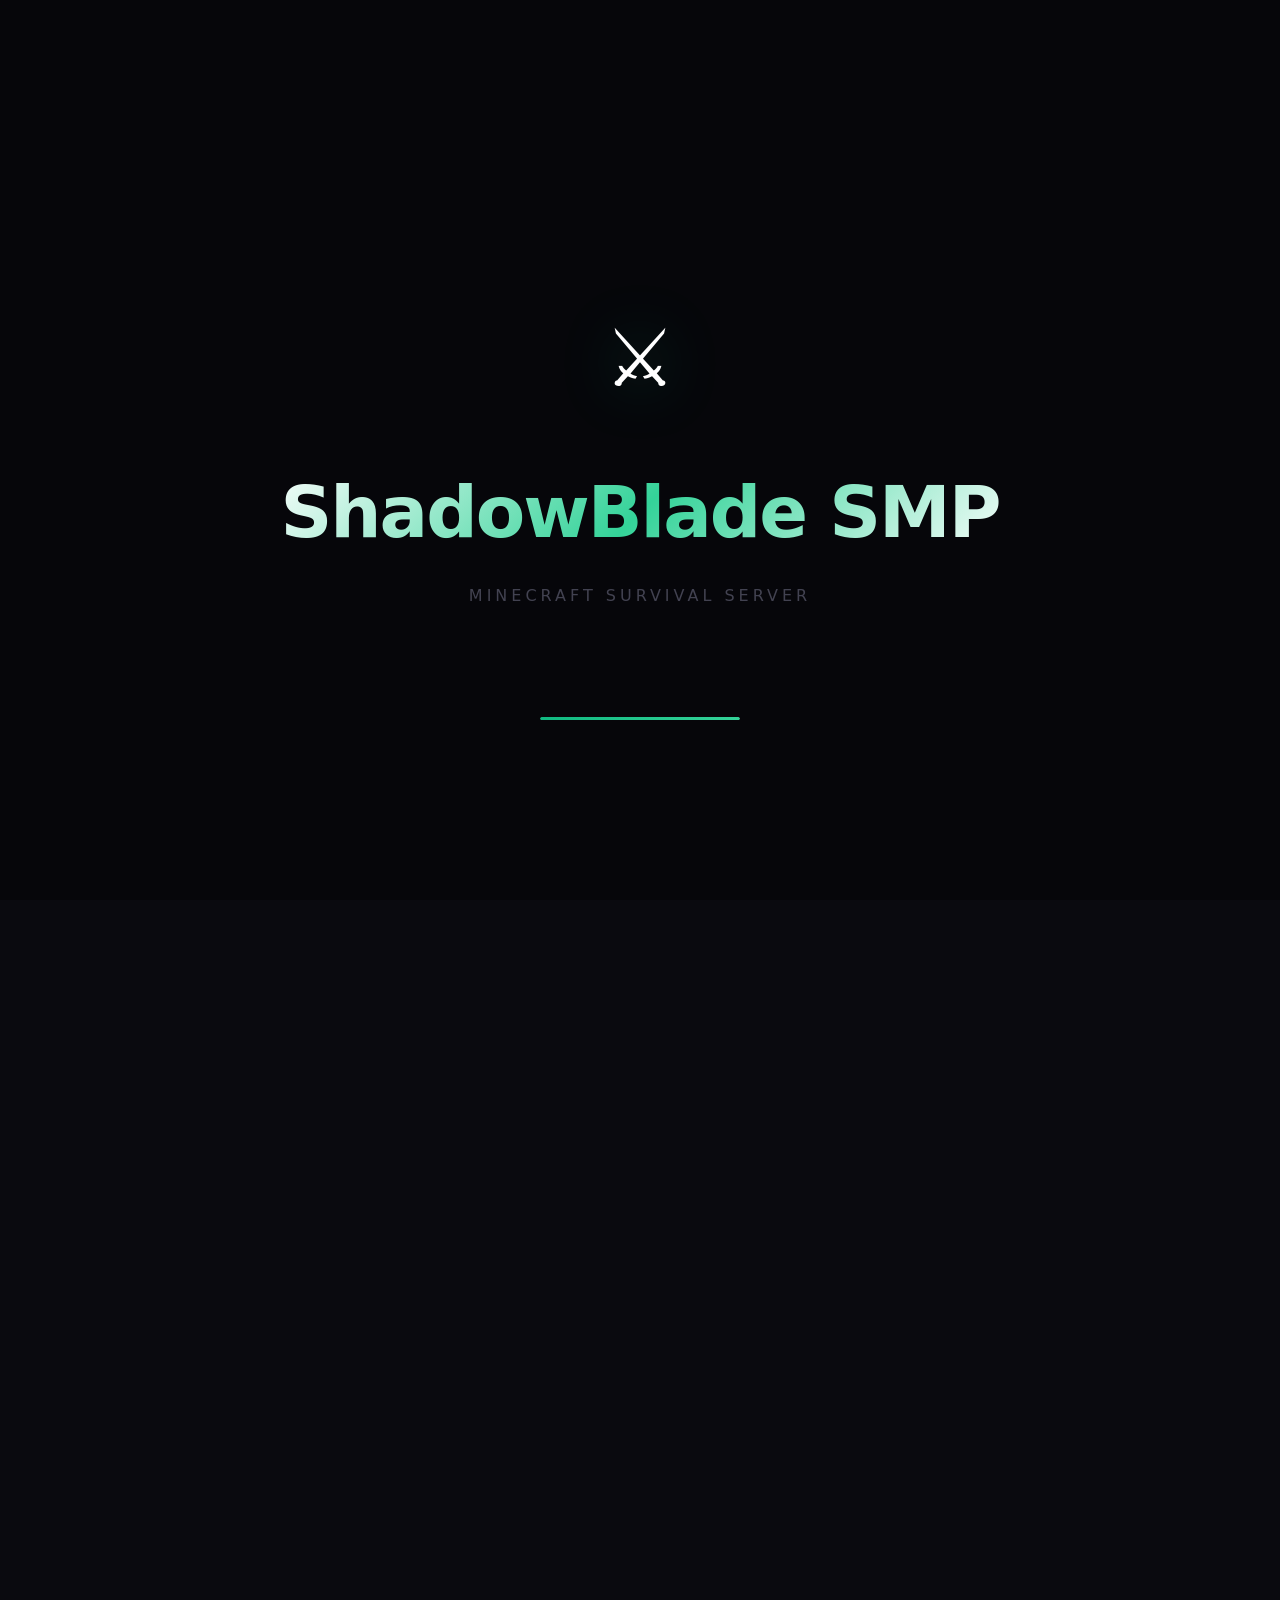
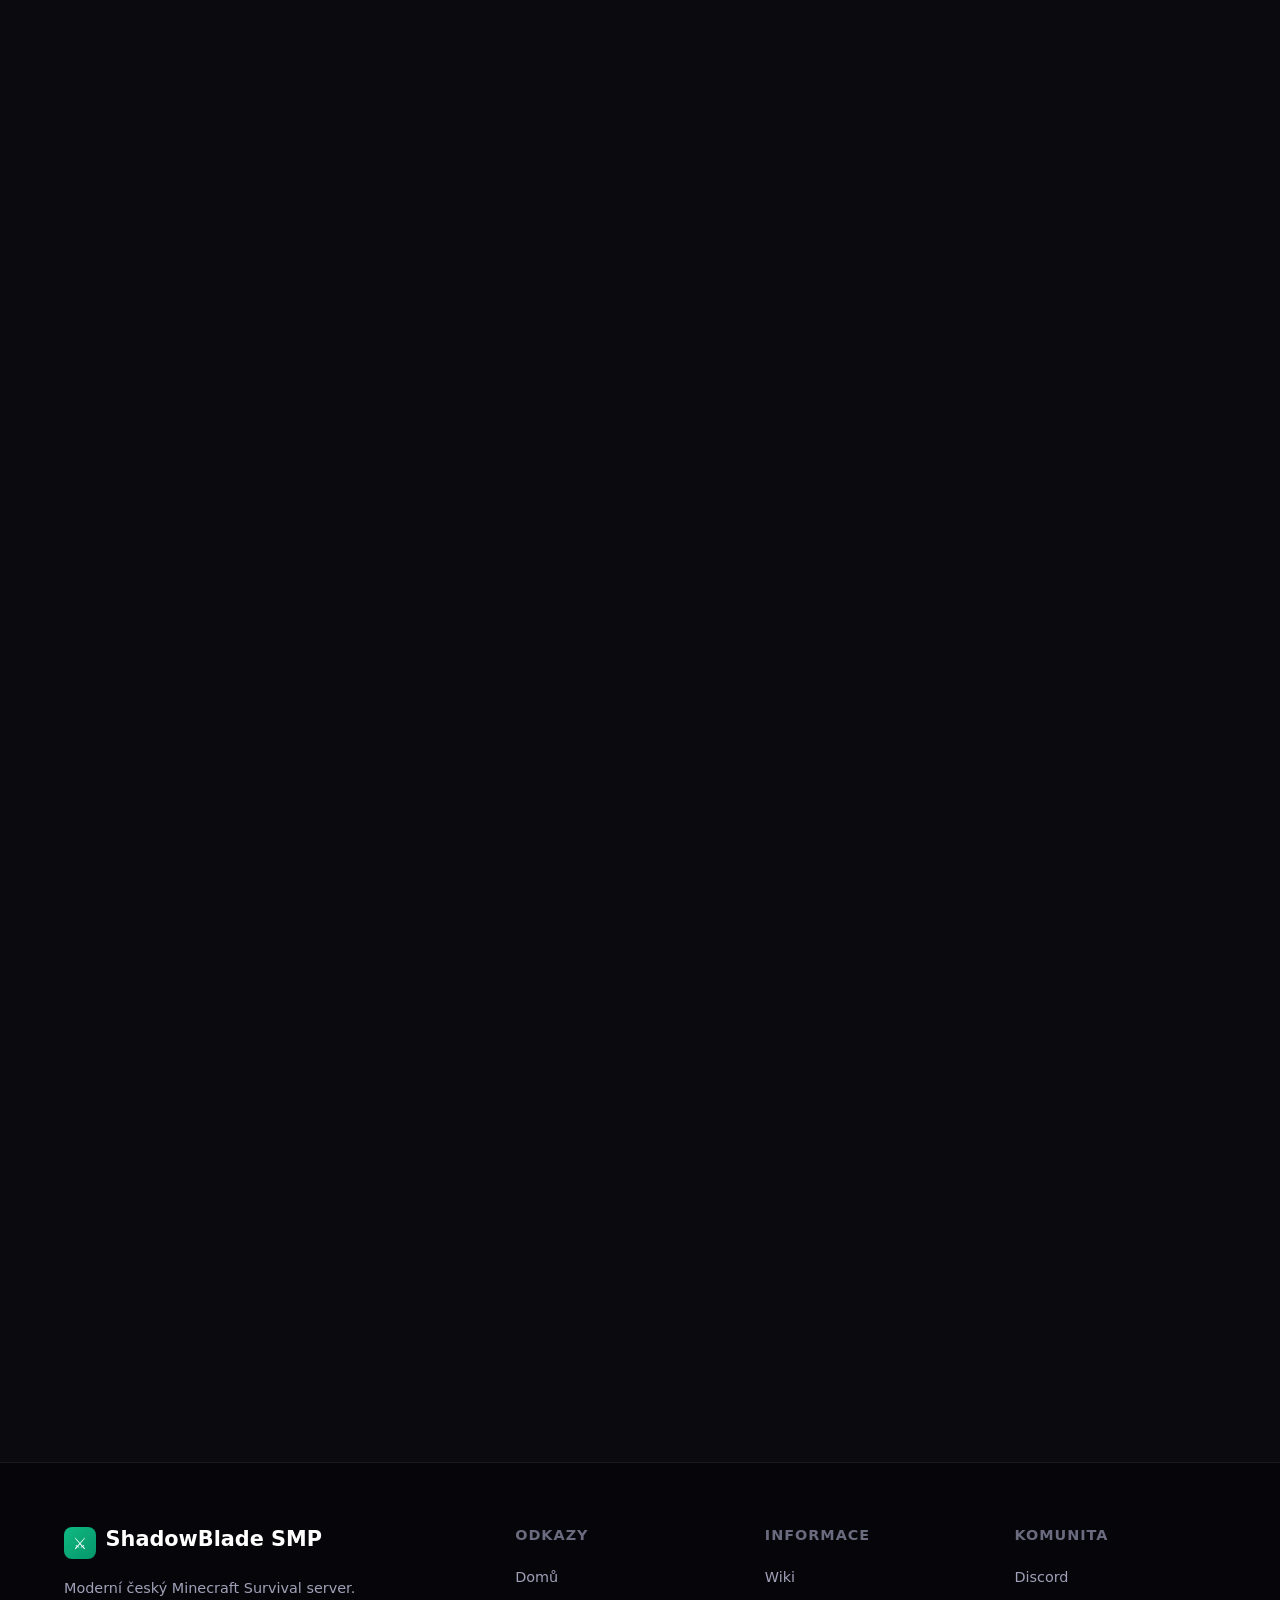
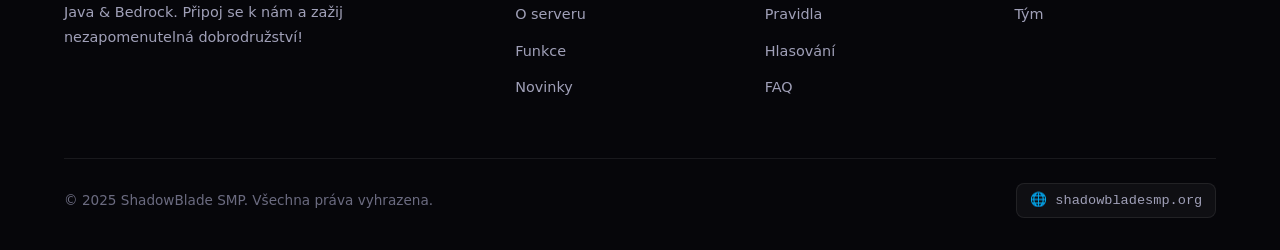
==== commit b4165c57: "Update index.html" ====
--- a/index.html
+++ b/index.html
@@ -137,17 +137,17 @@
                 </div>
                 <div class="stat-card fade-in delay-1">
                     <span class="stat-icon">📊</span>
-                    <div class="stat-number">10 000+</div>
+                    <div class="stat-number">-</div>
                     <div class="stat-label">Celkoví hráči</div>
                 </div>
                 <div class="stat-card fade-in delay-2">
                     <span class="stat-icon">💬</span>
-                    <div class="stat-number">500+</div>
+                    <div class="stat-number">70+</div>
                     <div class="stat-label">Discord členové</div>
                 </div>
                 <div class="stat-card fade-in delay-3">
                     <span class="stat-icon">🗳️</span>
-                    <div class="stat-number">1 000+</div>
+                    <div class="stat-number">10</div>
                     <div class="stat-label">Hlasy</div>
                 </div>
                 <div class="stat-card fade-in delay-4">
